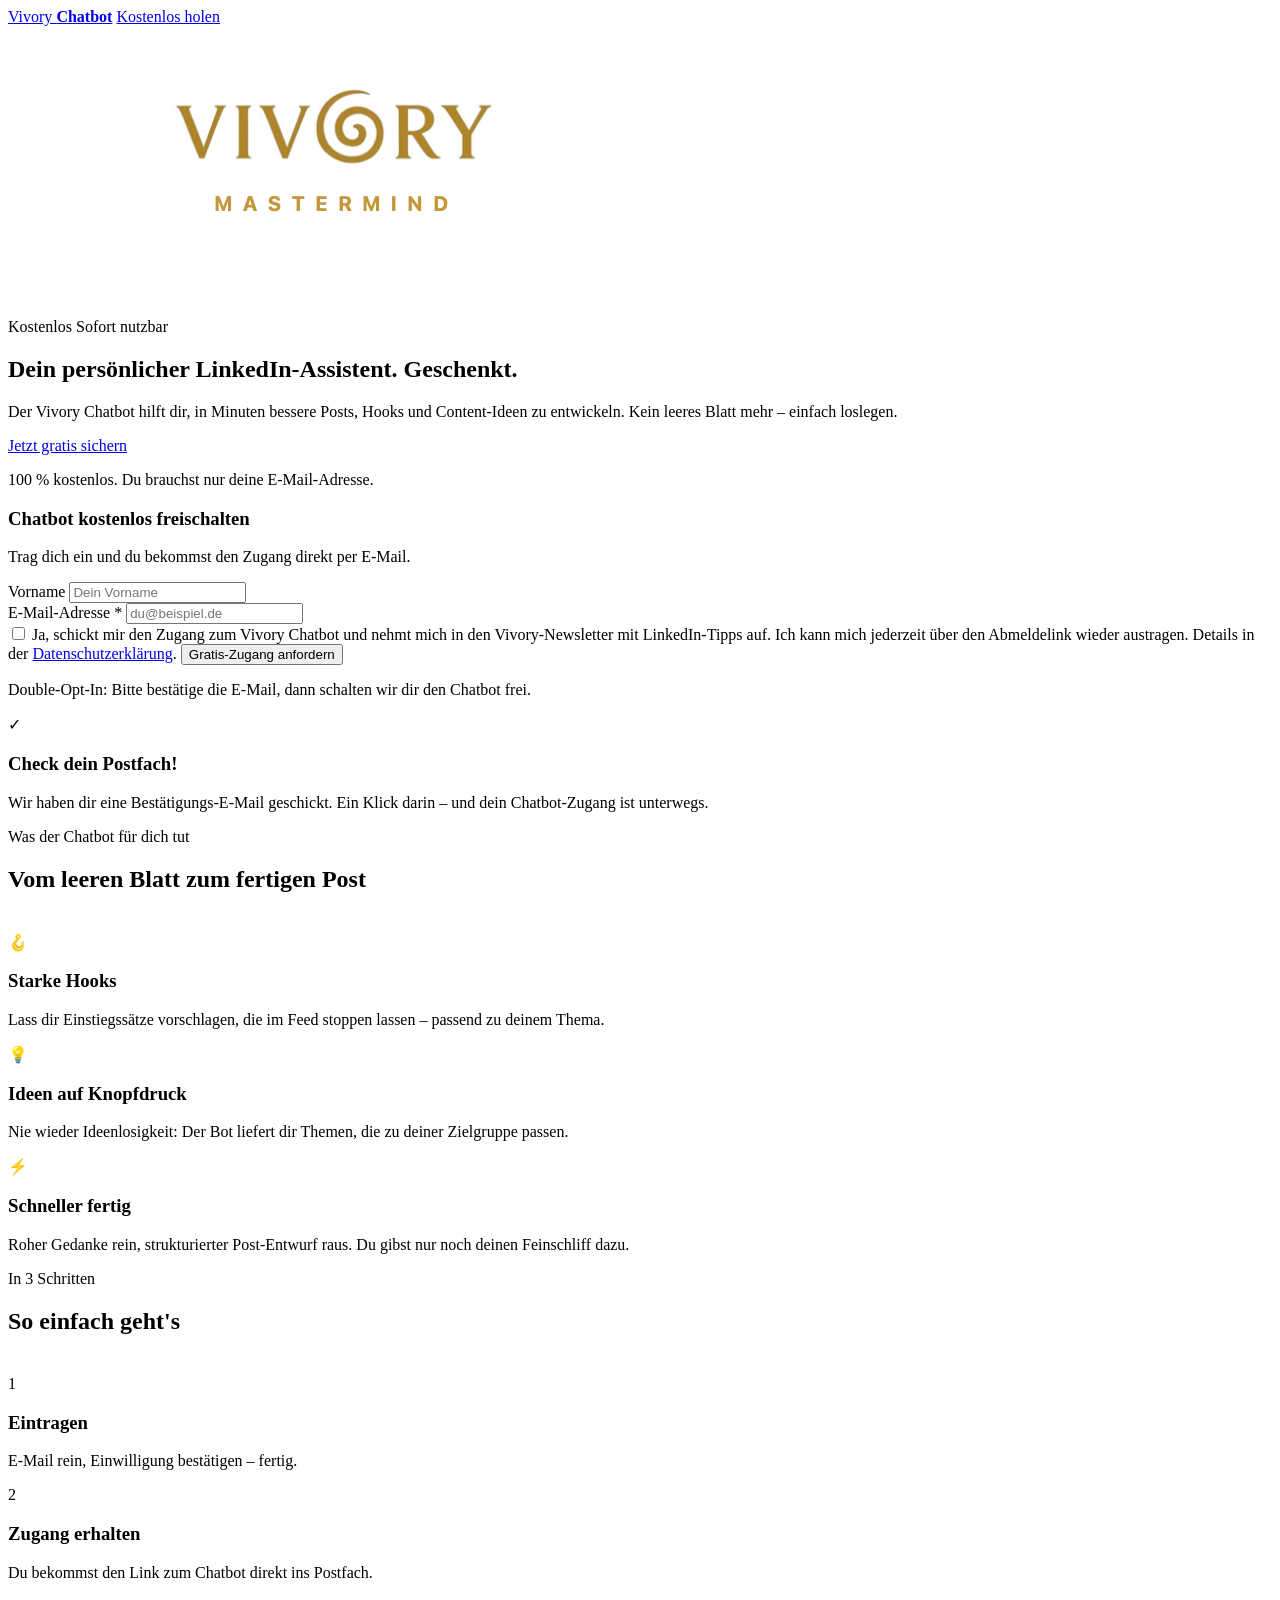
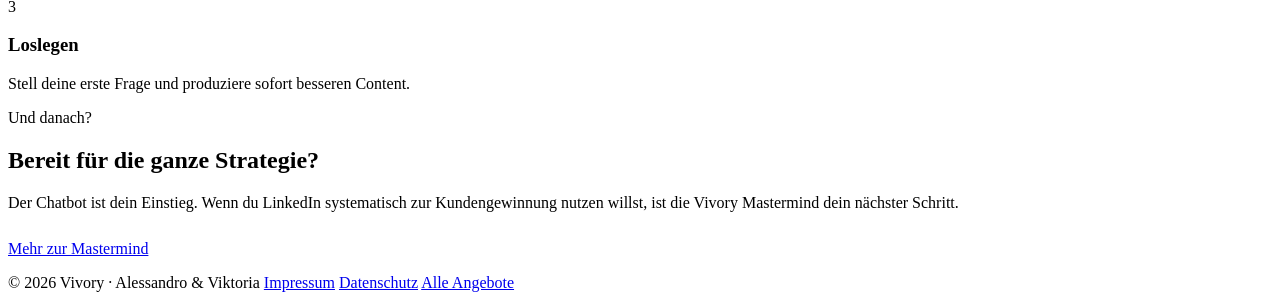
==== chatbot.html @ 00437391 "Add files via upload" ====
﻿<!DOCTYPE html>
<html lang="de">
<head>
  <meta charset="UTF-8" />
  <meta name="viewport" content="width=device-width, initial-scale=1" />
  <title>Vivory Chatbot – Dein kostenloser LinkedIn-Assistent</title>
  <meta name="description" content="Hol dir den Vivory Chatbot: Dein smarter Helfer für bessere LinkedIn-Posts, Hooks und Ideen. Kostenlos – als Dankeschön fürs Eintragen." />
  <link rel="preconnect" href="https://fonts.googleapis.com" />
  <link rel="preconnect" href="https://fonts.gstatic.com" crossorigin />
  <link href="https://fonts.googleapis.com/css2?family=Fraunces:opsz,wght@9..144,500;9..144,600&family=Inter:wght@400;500;600;700&display=swap" rel="stylesheet" />
  <link rel="stylesheet" href="vivory.css" />
</head>
<body>

  <header class="topbar">
    <div class="container">
      <a class="brand" href="index.html"><span class="dot"></span>Vivory <b>Chatbot</b></a>
      <a class="btn btn-primary" href="#holen">Kostenlos holen</a>
    </div>
  </header>

  <!-- HERO -->
  <section class="hero">
    <div class="container hero-grid">
      <div>
        <img src="vivory-studios-logo.png" alt="Vivory Studios" class="brand-logo brand-logo-sm" style="margin-bottom:22px" />
        <div class="badge-row">
          <span class="badge">Kostenlos</span>
          <span class="badge">Sofort nutzbar</span>
        </div>
        <h1>Dein persönlicher LinkedIn-Assistent. Geschenkt.</h1>
        <p class="lead">Der Vivory Chatbot hilft dir, in Minuten bessere Posts, Hooks und Content-Ideen zu entwickeln. Kein leeres Blatt mehr – einfach loslegen.</p>
        <div class="cta-row">
          <a class="btn btn-primary btn-lg" href="#holen">Jetzt gratis sichern</a>
        </div>
        <p class="hero-note">100&nbsp;% kostenlos. Du brauchst nur deine E-Mail-Adresse.</p>
      </div>

      <!-- LEAD FORM -->
      <div class="lead-card" id="holen">
        <h3>Chatbot kostenlos freischalten</h3>
        <p style="color:var(--muted);margin-top:0">Trag dich ein und du bekommst den Zugang direkt per E-Mail.</p>
        <form data-lead-form data-endpoint="REPLACE_WITH_YOUR_FORM_ENDPOINT">
          <input type="hidden" name="quelle" value="chatbot-leadmagnet" />
          <div class="form-row">
            <label class="form-label" for="c-name">Vorname</label>
            <input class="form-control" id="c-name" type="text" name="vorname" placeholder="Dein Vorname" autocomplete="given-name" />
          </div>
          <div class="form-row">
            <label class="form-label" for="c-email">E-Mail-Adresse *</label>
            <input class="form-control" id="c-email" type="email" name="email" placeholder="du@beispiel.de" autocomplete="email" required />
          </div>
          <label class="consent">
            <input type="checkbox" name="newsletter_consent" required />
            <span>Ja, schickt mir den Zugang zum Vivory Chatbot und nehmt mich in den Vivory-Newsletter mit LinkedIn-Tipps auf. Ich kann mich jederzeit über den Abmeldelink wieder austragen. Details in der <a href="datenschutz.html" target="_blank" rel="noopener">Datenschutzerklärung</a>.</span>
          </label>
          <button class="btn btn-primary btn-block btn-lg" type="submit">Gratis-Zugang anfordern</button>
          <p class="form-status" role="status" aria-live="polite"></p>
          <p class="form-hint">Double-Opt-In: Bitte bestätige die E-Mail, dann schalten wir dir den Chatbot frei.</p>
        </form>
        <div class="form-success">
          <div class="check">✓</div>
          <h3>Check dein Postfach!</h3>
          <p style="color:var(--muted)">Wir haben dir eine Bestätigungs-E-Mail geschickt. Ein Klick darin – und dein Chatbot-Zugang ist unterwegs.</p>
        </div>
      </div>
    </div>
  </section>

  <!-- WAS KANN ER -->
  <section>
    <div class="container">
      <div class="center" style="margin-bottom:40px">
        <span class="eyebrow">Was der Chatbot für dich tut</span>
        <h2>Vom leeren Blatt zum fertigen Post</h2>
      </div>
      <div class="grid grid-3">
        <div class="card">
          <div class="ico">🪝</div>
          <h3>Starke Hooks</h3>
          <p>Lass dir Einstiegssätze vorschlagen, die im Feed stoppen lassen – passend zu deinem Thema.</p>
        </div>
        <div class="card">
          <div class="ico">💡</div>
          <h3>Ideen auf Knopfdruck</h3>
          <p>Nie wieder Ideenlosigkeit: Der Bot liefert dir Themen, die zu deiner Zielgruppe passen.</p>
        </div>
        <div class="card">
          <div class="ico">⚡</div>
          <h3>Schneller fertig</h3>
          <p>Roher Gedanke rein, strukturierter Post-Entwurf raus. Du gibst nur noch deinen Feinschliff dazu.</p>
        </div>
      </div>
    </div>
  </section>

  <!-- SO FUNKTIONIERTS -->
  <section class="cta-band">
    <div class="container">
      <div class="center" style="margin-bottom:40px">
        <span class="eyebrow">In 3 Schritten</span>
        <h2>So einfach geht's</h2>
      </div>
      <div class="grid grid-3">
        <div class="card">
          <div class="ico">1</div>
          <h3>Eintragen</h3>
          <p>E-Mail rein, Einwilligung bestätigen – fertig.</p>
        </div>
        <div class="card">
          <div class="ico">2</div>
          <h3>Zugang erhalten</h3>
          <p>Du bekommst den Link zum Chatbot direkt ins Postfach.</p>
        </div>
        <div class="card">
          <div class="ico">3</div>
          <h3>Loslegen</h3>
          <p>Stell deine erste Frage und produziere sofort besseren Content.</p>
        </div>
      </div>
    </div>
  </section>

  <!-- BRÜCKE ZUR MASTERMIND -->
  <section class="center">
    <div class="container">
      <span class="eyebrow">Und danach?</span>
      <h2>Bereit für die ganze Strategie?</h2>
      <p class="lead">Der Chatbot ist dein Einstieg. Wenn du LinkedIn systematisch zur Kundengewinnung nutzen willst, ist die Vivory Mastermind dein nächster Schritt.</p>
      <p style="margin-top:28px"><a class="btn btn-lg" href="mastermind.html">Mehr zur Mastermind</a></p>
    </div>
  </section>

  <footer>
    <div class="container">
      <span>© <span data-year>2026</span> Vivory · Alessandro &amp; Viktoria</span>
      <span>
        <a href="impressum.html">Impressum</a>
        <a href="datenschutz.html">Datenschutz</a>
        <a href="index.html">Alle Angebote</a>
      </span>
    </div>
  </footer>

  <script src="vivory.js"></script>
</body>
</html>
---- vivory.css ----
���� JFIF   H H  �� �Exif  MM *                  J       R(       �i       Z       H      H    �     0221�       ��     ��       Ԡ     0100�      X�      +�            2025:08:22 18:40:13 ASCII   Screenshot�� `Photoshop 3.0 8BIM     'Z %G   < 1840137 20250822 8BIM%     2�)x���=n[gӑ�Pv��(ICC_PROFILE   appl   mntrRGB XYZ �        acspAPPL    APPL                  ��     �-appl����8�G�m��Oz�/                               
desc   �   0cprt  ,   Pwtpt  |   rXYZ  �   gXYZ  �   bXYZ  �   rTRC  �    chad  �   ,bTRC  �    gTRC  �    mluc          enUS       D i s p l a y   P 3mluc          enUS   4    C o p y r i g h t   A p p l e   I n c . ,   2 0 2 2XYZ       ��     �,XYZ       ��  =�����XYZ       J�  �7  
�XYZ       (8    ȹpara        ff  �  Y  �  
[sf32     B  ����&  �  ����������  �  �n�� +X" ��           	
�� �   } !1AQa"q2���#B��R��$3br�	
%&'()*456789:CDEFGHIJSTUVWXYZcdefghijstuvwxyz���������������������������������������������������������������������������        	
�� �  w !1AQaq"2�B����	#3R�br�
$4�%�&'()*56789:CDEFGHIJSTUVWXYZcdefghijstuvwxyz�������������������������������������������������������������������������� C 					�� C��  &��   ? ��(�� (�� (�� ;�E QE ��Q@Q@Q@�P 9����
(��
(��
(��
(��
N��Z( ��( ��( ��( ��( ��( ��( ��( ��( ��( ��( ��( ��( ��( ��( ��( ��( ��( ��( ��( ��( ��( ��( ��(����(�� (�� (�� (�� {QE QE QE QE QE QE QE QE QE QE QE QE QE&�@EPEPI�JZ( ��( ��B3@EPEPEPEPEPEPEPEPEPEPEPEPEPEPEPEP����(���� QE QE QE QE'4 �RsK@Q@Q@Q@Q@Q@Q@d�PEPEPEPEPEPEPEPE(��(��(��(��(��(��(��(��(��(��(��(��(��(��(��(��(��楢�?����(�� (�� (�� (�� (�� (�� (�� (�� (�� (�� (�� (�� 0J(��
(��
(��
(��
(��
(��
(��
(��
(��
(��
(��
(��
(��
(��
(��
(��
(��
(��
(��
(��
(��
(��
(��
(��
(��
(��?����(�� (�� (�� (�� (�� (�� B��� (��- QE QE QE QE QE QE QE QE QE QE QE QE QE QE QE QE QE QE QE QE QE QGҀ
(=(��(��(��(��(��(� QE QE����(�� (�� (�� (�� (�� (�� (�� (�� (�� (�� (�� (�� (�� (�� (�� (�� (�� (��]zf��8�������ƾ��s�j�u�����h�{��J��?�o���5�8��"�S�cPR�������ו�gX<����v]_���`kbejQ��~�j� �t;F��n"��ZI�"�=�|��o���L�$�g�x��i��h�	�`GlF��c�o~�ߵ_�Λ�]��2�$!��[�$� �I��R?���/�G㿊����e�KV �#�&�{B�u����+exF����_3�y6��.��d~�_�Z?d�m�Ω:� yle���� �U�d=Z�[]j�v9�+�)Q��"���_�G���T x�Z��w�͵�L� �G�^�g� ���-#�&�}p�%��� �p+Ӣ��Z�RK��,�V��;���~~�_�.����#�սR	���+����=~_j��I�٥n��˭oú�l+�;�$��BF��z������W�ox�Œx��-�����Cv�3�ee%d��=s_A���o�M'�.��<�𢵥&�����A8��R 4���EPEPEPEPEPGz(��(��(��(��(��(��(��(��(��(�����(�� (�� (�� (�� M�Q������a��zf�>,� �S�0|����ψ�a�ԭ0�[Pb�F��$l"�#c�>�����������ٿ���a*�$�I]����+FE~���Ĥ� �?�� ������4��~+��77^ ��Dz���H�S�Y�ͺ����
)`2w0���Ł�l�UP�T�k?�7�ex�u*����4RE-{Ǟ��w��j��wu��	�7���� Y�k;{�L0�(� V*�);+�+�����,�� �u� a�� �����<c�?TҦ0\[�u!*�9��#�E}����o�[㯲[x;N��Λ(]SQ/r���
 ��0��8��a��_�ZRnw����=
�V"�?k4�{����3F���y��?i�c�u��_���'��&K�9g0�m�If�m�>N	9��U8:��k��"��Q�^G����v� ���U����B����� �u6�� ���jV�.���6���T���Vye��TP�X�+�W�.J
��nVz�"�%w=Q�n��yG��O▭�[MK�&�i�k�i�,�3����߽��z����3�7�� �-�=j$mmw1��F��i��3�:��F�p��v����<�_{��2�dW�O��_��� x��垛�钘�-结z7Q� ,�C�G��[�'�a�l~���O�"�^��T��:�5��g��$����#8���oس����i;�玼+e�xVX�Wq\3�q4n퍔,a��9f�B�}M(֧~W�Տ6�)S���B�@��L��i7/�q�>ԼY�xR� Q�.����=����� �L���~&���	��	���'�X�6w���[�9c8e?���ߨ�/2�p���*{h��u�pU��*��G�  ����?������U������7�vR�wڳ�D}��F�!�?# �H�Ӡwq]8,u,]%Z��^�5��W�:3p��Xc��o�<�?�>����
�[�����̳��v(׫;��<W�������ƭ*[��F�M,�
���bO@ ɯ�����u�ڛ⼺�R<~����m9��n�Iz� ��_\��M�����Ԗ�_��GnW�KW����~�� ����ړ�O�x�f��m�-a�F� ��W�?i%�V<�}O������ߴ4� �$�����m��sa�Dy��_��]� �s~��~���-������ϲv��g�>��~� ����MV��v�ij�Q(DDUU � t��������O5nW�'��˲=��4�?T�im����/�_~���x[តo��(������9�;V&�EUW�\�^y��_�i�|B�-t{E�%ԫ?L�?J�A*Taeh�|�>Sޜ��z6V��~[x��
��-�v���Ե݇KKb#?F��#�W�� �b� �(MKA�퐜�p�
����ωr�˒X����Y^-�eM��z���1ھ.�]�}~�?��K�� ����m�������s�Wض�0�F%�ãr
��+����׏5�/'s���v�l�˔QEt�Tr��FV�� i?�������!���º��^}:�fhn`V��!� :��O��}� ���й�� 拏��� 
�l_�j��ZMIn�Y���qU`�SI���;#����,?��w�#Z9�c��Ue� ��~� �|?�������Y� ��]��/��������G���
2+����O⭽���?N����=.^7�yH?�~�|� ���Ͽu_�/�u��	���I\�X����^���\��*˛���1��⨮i�O-Oь���V7Y2�j�l�\W�i.���r���w��G~�?�M�ߌ�?hڿ���^#Lg�V�i@>\��W�H��G����� �� }K��x�+�`��8�(��/_N秆�q��I&�Q�'�_Z7)��I� ������i��Ѯoo���iwI,�{� W�_�+��7^����ock��P���[�X�
�$.7v�q�u�Y�1���nۻ4�qx
�k{[+���E�E{'��8&� �u瞖�ր %t-�3����� 2���	�E�~���:%��`U���ȏ�(����C�8 י�f�l�
�%���l�����$�Ij@;�8��;�;�
�n�ў)|,�^�t� �72�,v�����3�FX�����ӡ�y?�~Dk�>|�;h�����܀qO-�hc��p����W����a*a��R����QE��EPEP@�� (�� ����(�� (�� (�� (�� iU=k��
��9��o�l�4+`��������=n"�8Q�(�����g�����Iex�XeVGF�0A�q\Y��3SQi%c|5yQ�����e�)���W�e� }��m�O������·�4#���3H�� ��S��I��>]| ���/�ҩ�w}���\e�9�N����?i]���-'Ss�j\�DD*9��]�}k����*�U:�+�K�� �>�3���.hv�G��(�ѹe9�Y����z�{4��\\0H���@$�aW���(��3�w�\�̈́�V��(ѬH8a%�!��vϵr�qQ�Нy�٭
N�H�[�c����>*7Ɵ�>+��g�W�d{U���@ �1�~&��/أ�y��9�s�w����jd{u��]�=�W�� �� >6~�Z�s �G��5{�FWe�����㺫W���|`�VU�Z�ޛi}���\C]ES�Ch�B]�PL�{U���X
�!�|��Q�s�,�3��ƾҗe����C��`����	�gm�~�~���:��Ԡ�;I�O���k�?iA� !���z���={'����lx������_�����G��� ۏ�q� g�� s�?���K �NN������c�'�
��=A�x?O��|;n��a��g3b)�ʐ���_ڿ��=��W���3�z'Ŀk�E�c�Y�g8#�eR��9⿋�#^�g�]_�׊Wn����cq�74G��.�u�5�ǈ�O���Mi=�� 5�o�x�zN���������� ���ɺ/��!o|&�ܠ�#;�o�L�>��њ�`����/��;��+���j�?*����?�5�#���=�n��K�ӓ~�}���9�a]T�G�����N}1�u�{Kw��aQ�wf8
��$�
�-�7��������ð����ćO�2#���@�u	����� �??�P~˺�:t�-S���lʜ2��|����q_��Kς?�?ik_��I�L#Q�#�7/��ONi=�
�׌����.SO�旗��}>H��
��tV_ש��Ϳ����|=�NU/�ڠ��G�ۧ�����rOҽߦMB�3����(ҧpVIY59���[����
��@���X��')�x����N4�޾��|'�����
�E��⦅��-ַt���dA妔�Gf�8��� o��2�W��<[������ƍh!b��>?ޘ�������gſ/��!�b�9Wp&�a�S�b�ŷ���� �o�w�Ϸ�lY����oo����m������>�}���4�d���vTI��rX�$���}8�RW�_��ߴŧ���N�Ŗ�e�5lt�!��RC���J������a(:��_�>.�'V��ul����� ���?����/�b�j�2dVs��O2�?4�r��z�9�~#���ǈ�ſu[�gPrH����4��=�
�5MSQ�u�w\�����W������C����<�t��ػ�	��|b��~*|m�]7�wJ&�Ӣ%.��i��FÑ�����x�ve�x�GuMt�v}�,>,��S��տ#�{Oӵ-j�4�"�k��8X�C#�����k�����CYHz�6R�� A��;��o����Ѿ�6z<* �#c�9˱�$רyk��־��>O�W|�KO��jqD��wM[���-H���B���T�=Cw��gۋ����}������!n��H�FW�)^#��}��r���2���ɧ�H����[�A�~�*��H���s��� �{x��h��Jw�|�7LW�*�7O<�������c�[3ɟ��5��vѯU��l����"o��&@��?�O���������Lwv�K�>bŬ�t`:��S���H�j�&��`�����v~���P�`6'ʹ���@����s_�������?��3⟃�-����Ǚo<|I����1�޾�8�9�'N��c���򧄟45��<�p�#<Z+��j� ��hz|�|#��*�_0F��Om)q��S�W�3���_���IA��<<��<I�op+���/J��(�6~qG�8� �>l��� �����xZ����yZ�U���_\��W���ï j��g�hz|�H
�Im)�
��?�K� ��T��տ���C�~ÓR������#����t��Գ�O�?!l?�&W���f���  l#мKj�0��崽�c��9���s���� b��1�eb��0��pAC+����d�l⿒o�(����ߵ� �t�+}D��5�����@�� ��<@ȨQ�~<�����f}��9KQ�Z��(� �]~�׌����'޽֣iM��Nۤ��,o����;��Y3�W��P����ٓ�W~����;)%��`��yD2�$a_���+�86���8�w���t<�� ��YI\���#�z=ށ���ye{�<�d�9X#��Jm��wP���0I����z�{�w��@��3wx��H>��y��|��a~͚?�9�n��3��T���J�q����N9��(�	����!�g�j+���/����N`������R�t}F�XѦk[�9����~�R���Ǻ������ҿi���g�}��H>˪[�Xobx� u�t�V����ÚI��5���O%�����3�=�p{���?�	��P/���"�$���Jc�Ԇ~Xe�!��`��s�ß���39yv9���	�;�}�}^w�X�Ҟ�:�4Yy�N�h�X�2�� �zsV�������!�h ��o\-���[Ius+�� X�ӏz�;�,|B���_�����[�q����-4�!�8I����W�>��~�� �[i��x?f\
�^���zc�8�ǠQ��� ������+~�>7��J�m�G �+5��)��{��ψjO8̩�4���7�v���lV,eE�KH��S�T��|;�6��>iJ�^"	�+�>k��drz���
�X(Ȁ����P�q�MZ)Y#�NS����(��Ԁ��( ��( ��( ��(����(�� (�� (�� (�� )���������7������~>�P��l������?�˕� ���,k$e�0�#޿���
���_<C�X�֬��V#�\�f'��X}+�����KC�n�r#���[\��hX������<C�l1�ZMk�%�  ���{J��?��p�� �|~�^�m��f�g�n���Y�����
�٫�qҿ���#� �_�F�)��I��x��٩<}��b@=���g_т�$W�1��v]J�����Z~;�1�a}�&p��by�3�W�� ����*�ա� ӥͷ����ʃ����}���� x�K��O�H!�Ӡ��y�,q)f?��l�O������{��W����:�c�|(�C �ׅǸ�G	?����� ������*���?x��ǃ~�|W���}�+�6&n���1��;oq�W�:.9�_�>Ѽ�-7�~�Aa���go�,P�E����}fU��	K������x�^����*7�����^�9�������� ��&�� �^�� ��m� ������^=�J���d�?�������?�׀=�o�z�w���^��}� ۏ�1�.���>�:�ȧ��C?8dr�W�� {�,�����i���k���2�>�f>R}�=����Xdb�6�����߳G��-c�T��jzw����
?뢆��5|� ��U��$��W�c�+�}_	���3�'�u�[�z՟�t	L�l�][8�@��� �@f��������
t�:��,���?q�~t>��S�+���đ,�р"����#�Ə�o���N�.f�&�ӰRy6�d�{$�?��W��fN�2x9�=�W��QĘ^z*�w���� r3Lg#"�O 
�"x�E�q�_Ǟ"�Gc�ZMy;�B�����<�)l��J���u��� ?�6��a�O�5����0+�����ۍ~��.>7��َ��z�>V��	N�6�8l���c_���
x�����,t�h3���X��S#��1��H����c:]���g��ư�o�j0��0�@8���R���8��{_�>���>�7���`���T�[������dA�G����W��r�8W���6W }|���&�ϛ����^oj�^"�$˨�-Ӓy-;���_�G����迱��������W�u?hx��;��wNlm�o-?A_�7��	� b�8>W��o���pk�}�Ҵ�+�Z>ۈ���-��#�$�4� �W���>(��4χ196�ң��x�M�c�Q�����&��Re�~�^5�i������� ֕<��?jI?��v
X��D�?��~Z�z���7��V�����j	٭l�vC�����-�ᴁ-��GjUF���
�j����G�Qj��TI'��D ���[���_�����No�_�����ue,W#�-9��������?�:Ŷ�fIU{�۽��uc�|��O�(����i4?����+mCr�
1'���)��O�Q����H�Tծt��n��ú�f��x'� ���;�A���������I%T�\G�7V�HY>���k^%��,��
	��}����lTy%Q��?�[;�]F�;�)Rh�P�"0ee=# ��U5�K��q��P%ե�m��$���)� ��o���������<ev�:e�2O������n� O�:e�v*@�_�@���ɳZY�b)��v}Q�cp���t�?�G��� �GǭK�ݐc�\���]�&�b@L�18(}�=����#��{�|Z־	�������F��[�L	1��DrG�3��?�^���{��FΛ�I�I �o#.�<#S_���?��<�R�=��.�im!�<���;��?�~Q^��G��iI}��]N\��>�?��h�#"���b�n>��� ��ɷ�'��K�'����l)��� �c�f���Ko�=7�|��_�x���V� ݉��9���g�O� ��~?��� �}�~�k�k�	}�-M��<-k{o�q���J��7ӑ�H=}��|]�c�V����:�%���1�� �W��5X,��r_z�#�ѓ�Բ�O�=S����
��'�'���WDu��N6�P�NU��0�}�f_����w� L����_x�q��KU�W���b��	�?�Ӱ<�ে|9�O���w�V���{&T�,�9���Ic�z�����X�C/�>w{�k菣�0�剭�i��'�,�{��N�����.���Z��!-�L��UO�
�����6� ����h���#q��*K�v4;N崷��9��s�~�(�⾳�rY��Z�����Fw��'x|+D:��wT�����~� �W� eyh��� �m�5���q������y������ǈ:�����0k���4m3�UƋ�@�6�q�3C �:8�)��_���5����K�";�7���k��5�<�O��?)�=���?�� eQf4��/'��ϳ��ǚ?V��������%��@����?�<E�H�ݾ{�<����[��_n~�_�=�;� վ)���>��X3�����%� y�Ϡ��_�7����%��~,�� <1��M��sj�K� y~� {W��Q���N��|w�x_��/7��c���{sfm���a������ris�ׅ����u0�dm�R��ܵ~]��~�������F��yd���5��uo�2�{Ȋ1ێ¿��sG��3��u����K{xPaR(�UQ��� �u~˿��b��K���u�z��տ�N[��k�9����g���Z� Ʃ���C���ʽ^H|�
���E���QE QE QE QE QE ����(�� (�� (�� (�� (� ��R�R(=k�r� ���O����1ҡ���A��*>U�����'ՍQ�	�+��
{�E�,����"���5_���o��hP�A���Ǫ���/����ԌW�y|���O�����������S�?�}�n�O�t�o/VX���d>ƿ�Ox�K�w��<U��&�ԭ㺂E��L��� ����^sڿ��$��S�����js��]ɳ��l�̐���W�xq��W����Z�U��{�M��k������ ��|d??f�<�˳P����Ue�}6(O�~~�!>|b�>3�p��¶��О���|�{� ��i^c� T��>!~�xF�m�w��ǃ�����s��C�W�������e�h��>V��Fum@c�5�!��=�� �j�^gĒ��:
�?������(����� ��lD0-5:S���B��g%G'j���([�K�������={��#����|^����������~ � �ɩ� �Cׯ� �;pm� � ������_���G��� ���� �^� ���*t���>��O�«�(d �ǥX�H2�����k�?�i_x6�3�y?����췤�����袨���G�!�O)��[�������>��$� ��������Ý㖓��;?دX~�x@V>�0_��=�C �`T�5���Q�:���2��Տ�2�����?�$V������ ���i�%�| Ӧ�{��Ϊyd<��yi�	��`����s��4�R�um1�����Za7��d� �W��� ��y������@&��Dt�4�ӑ$��Y6� �K�+�P~���Y:�E�ՒQ���/��[�������������_~�z�9c� ]4��$�q�m���H��TR5�� ���?��7� ].��������� �R3�{�{�\�8
X~�k��gc�x�D�����g�v�}c5��٣h��Z�W�uc�n:��?����])Yt۩��d?�D� �GOǭ|�~�؛ú̒"�"�D��<�0~�/� �a/¿���ZrDc��e]j��K�d��a 5�_�L��v�i4-ra���K���R�1kf?W-ۯ��~��g:Ut\�/�����a���N;�?�?� �s_����}߇>:h�!��?��i#����c�>��=��W����_0~�����O|�>N���]�$���;	� e�(� �_�q.V����[�T|�Y���"5�?C�e���4M�>|v��ł�t��;�ӓ%��ԀC�R������D�n�g�o]Gya}Oo<L$��AW�-�?���ϊ/|�4�[N��<�Gu?ħ������i���5�̑��3���3�m2�-��Ô�p8��xO��U)౩�7��>�8����z[}�����
�z��Zχ�> �C��ڥ����uXg�?V�ȫ� � �����Bk�6��Pd��k��+�@���k��7�O|W�� �/޾���/�Y[� ����QG
��{<]��NXL,���}4Ks�&����*Օ�=��������w�H�j��^ȐJ_>�A����LW��� ����-c�W� ���!1��lRi�Iu� ]q.ү�DX=�7�A�{�����9�+s�צ����5�Sh��o��S� ����j����.<Ce��fo�
�|��M�|l�U��/�t�\u�ڢ��� �,��+[�W��,d-���� ~��� ܃)�+����d�:��<	�ƥ��P:���b�0'�~5�O5��Jt��ӂ�n� 3�ʗ��%9u�g���x�]A�5b�i>��� ��� ɶ�?�2[�����ϥH��X�٫DoO������ϥ~�'��?����{ß�6}��c���~7|8�����-� ���a/zam�J�>Pt���z���:�|��C�<�[}OI�{{�gb�Q�r�0�GPs_����b_
�o��t��o�C�G�h�ў�ݬh�ՠ�~k�� ���_R��zx�O(����s�5}ծ�r��d���Y.[������I��o��E���q���b��ѶKm��}�}��]�?g��4HO�-��;����,�#�2��s����K*� �>�������� �W�$�oٯ��[�-#6�$�-5�?4Y=Zx�#Ұ�� 1���KZ�_�ߵ� "��RT�XI�n�S��! T��&���W�ąQ@e�x����6i_���;��Y�U������rP��$\�p{W�5�x�n�ޣ� ^�����zu�N�Ux��5�RT�f��	��V�G�P�}k�;�	��E���CŪx�$�_�!]VKf�_l ��U�s�TW�]�Ō ��/����#(�ŏg��E���j�~�\=:��sWW��~��T�pS�^�_���PTv��AK_�G�EPEPEPEPEPE��?��������(�� (�� (�� (�� (�� +7U��Ԭ&���:4r#ra��⴩��&����,� h��W_>7x��M�".�㴛��7��`���O������~7O�kR�}[L���\��x�c��W�� �Xςr��;�Ah�dDF�����!-n���ty� iE~|�s�W��mF�K�JTz>h�?���9��Q�Ugꏩ?f� k_�/�W�i>#Spu�R]gXc������3� x
��mcX�� 8 v�~�>����O�z�8k�F��9�!�a��j�+�->�~���	Q�}b��U�?N���>S=�)�=�~+��+��*9;T��P��.� i��9/���MO� J��	�� '��� O��G=x��&�_�?�'O�I5O�(�c� �w��׀�sy� �s��	� ������~��� �|����2}�u1W4���?7
k��N��<���ý���}oᯈ5��g-�睾b�{�a����ľ�|�MG��#�Ǩh�SXܡİ1F?BFG���a���1� c�&� �=��U�!٧x��0�E	 8���o|5~s�&W�����k��� &}/�+:-�/�y���m�8�s�N�v�[�MGLS��퀉{�$S􎳿��_.>0~Ԛf��Fnl<*��^����� ���12�|
q�z���� ��-'�����#j�m����T��(�Kq�a�O�|�
*ٞ+���:��u���oɅ�V�>*�_���J���u%~�|R��Z(�S�
��9^�M�Qi�{�}_���t�r�����rb`$�7�6([-��a�WC�R9�GPk������������2<}������ `�s�n�}�c�m��x2��{�c�Lv9 �S' �����~Y�|9Rs��«��%��?�>� ̣�Z�N��~��>�l�7���4^���4H�.Q�>�
�-�z��@:7=~�u����^+�'�|Ie��˧j�|�k{�[�?�=�ED?������[O	|t�?���]6E��{""{���C]�)�4�4��J����� ���Yғ�E^/�>���� d?�_�Ζ�x��n� ž�n|����� �r+��W��6�}$�5�nГ�.�m0�?�Fw�����YȳE*�GBYO �2�U��}.g�Y~`�������as<NZ�������	��a]ߋ���K��kݦϮq_b|� �?�3j0�ߴ��FC6���ZL�z�m~�m_J�r%yxN��MT�rk��뭟��G���9�	xK���헅�'i��a�oo
�H�x �����+�|	��D����t�ZiX�m�Gvc��7�ߍ�>�fO|O��ҭvo9�V�k�s���/�m��$���K��$�o�4��Z1��ģ�4�� }���v�Წ;W^�����>]�U������ ���>,x���Mo⿉A��W�2$$�A��D=� \���� � t�#r&���Ŷ9�6��:���2b�Uj����7�ߴ_���~�����urFc��3���Y����S���?��|8�|>F��ۥ�+���z������6UW��k�Z&���� ���.h,%/��� �zB�▊+�#���,`S�4h���;_�=7G1_��2X�th����;\�3��n�ݾ��_���5� �W�}�� �|��V�-�?bO
z}�U� ������H/-���C�"�ua�ea��������M�T8��A��\W�U~�����:��$|v?�����&����7���i�=�)�'{�1񕷓;��'���=S�ƾ@�/�<K���:g��m�M�.m���ꭎ��*�К��� i?�~��~��N����� e��S��_��ꤎ����M�i�?�~:�>�A��&�����H��I�� ��\a��-ŬnZ��վ̻���.>8�.�_�/������?�'�]◆X���r��	ı7�6G���^� W�� ���W�q����ɏ�&�R�%-.�ώp��I��k���x�#Ya`��2�r=>���gp��}i%�� �\��>��нE5zf�_By�sڹ�g��C��f� �t����X��ƣ$�[Y�'�j*��w?�[�������=� e����a� P�O����c��BG ���
��� �2H��c�ђ76�j@�f������/W�3�l���~��G�D���E����~pQE QE QE QE QE QE ����(�� (�� (�� (�� (�� (#<QE x��� ��O�� ��"�Y����6RB����ǺH�
�K%���i�Y��_��<lc�`�3�� ��3�Nk�9a���B��|���|�p�VN.=�����Z�E(�]3�?g��_�xg�e��,c�f����y��#3~5�k�i�1R��:4�J�i�d��G�9�I��(�	� w����u�� ��^��� ��o&���=��2��C��1����Lf�܌�TM
��gV2�b��^�A��j��65������>�{�mg�ԗ����w�V��̎z������#�W�R����|U�|��w��%�����Y��:3.{g5�|���J<��+�!��VX�ח2w�����ˈ�J���Z�v<��Ĕ���o.��hm;2=���q!���3ЃȯSȦ��O��`��Rwg�ɦ(���|/� �s���j�t]���z9]WLUv��;�_y#.�����h��\��41gB��%fiF���5#�w?��~���<g��6��z���u��S۲GR0#1�mL������Ҽ-��hq,��x���G	JG� �� w?�J�`W���7C*��)99u~G~c��Ÿ�[��Җ�+��0(�� `^j���g��Kc��Q�pY[�<EhR�I��`~~��J�M�ߏ� fED�3$���3ԛg</�so�Њ�H���C�bx��}3Q�;d����(�|��d{��4QMx��������=$�4]UܒDhϪH>e>���g���I��>I���C���QJ�4�K�+�^~�_ Qm>��d�Ԃt���_|#�o�����[⎞��<!�j$����ط�7�+�>'� �|�I%��_��Y%����C�7���c_!���H� ڗK�A��躜K�]g�o�#c������✻�t[�zY�/��#)ľj�'�~G�R� �j.G��{󞛵3� ~k�� ��W?�'�6�c��?M��8#�D73�'���{_�%g�ys*��:T � �d�:��� �~7겫x���^�;��9._��f(?J�V��G��Z�%���&��]?�g����!x��o�$�_�MZ�Y�$3�H\���:*� z����-|_�����χz{&�-ƭp�l����hò!9�E~��"� �P~�^�-S���ŷhA����O�5�W�xoD�ޛ��Z�ek��P"*��  ������j{|ҥ���~���4�g���� �=~˟�����w�����>3=���5BP<��@�X��:*W� �@Lӫ�,>�
j�(�+d���RU$�7v��S�`�����w�_ŏ�K]�>�=�N�� � �.&�K�,d_�^`�#E-��X�p~f��ǂ��?��O�&��!n���J`���Lׁ���bk�|ϲ[v=�&{,=5Jվg��K�ğ��B�ϟ���X�j>��)P=�H��S~X8�n �����M�d�U_U�`%����9(��Ǔ���Tu9mqeM|�l�ľ���7��Ț_�4��l/��]&��'�z��w��$g���-k|f�*��W���3�Zt��Svh�5� ~�� ��=I��;P}�TMg���գ�}�5�3���� ���M&��?����%��g4V����C�y�U$E衘d�+�0�7?�5m�^@�+������1�}4jݏc��E?gZ�~z�4L�:5��`���1$�L�X��v���8#'�פU
0)k��|�����>:x� �� �|-�֭���%�����im���1��˜˷;H$��P�j#G�
��P�j2�	��h�0������*����:,b8���P b���Ҿ������ ��ƛ�3x^��.���Q���@��X2dcr:� �FG|��U�&0�A_�����q4�R����~!�Zn��?S��G���m�{XCqm�+2Ew�t���;���4ŉT�x�+����|��
(����(��(��(��(��(�����(�� (�� (�� (�� (##Q@Q@Q@Q@Q@J(��
(��
(��
)�I�h�Sw�:�
)7
M�@��zQ�P�I�ih ��"��
kzR��&�@˞��*L� ��4yf��8��SK�84 �)�֔04 �QE Sw�( ����( QE QE QE g�CKE QE QE QE QE QE QE QE QE ����(9�E QE Q�֓`R�EPEPEPE'4� ��h��
(��
(��
(��
(��!��b�o���s�7�1�d��m�6��#� ��!�e�6��pk�?ট|Y�_�h���3����_����ysyH���=�ds_��G���O���0|U���k�˫h�mg1y>D�J����' �z���9�G�MJ�����K�=<6
���5��oeev�����/�O�$�����~�*�6�*�x���h�ȯ�/��J�x+Ǻ'�� ebK8��	��9Yt�p�9Tou�9#�f�n��x�G�n�����j����Q]�*��*��l.㓁һr�f2��OG�ǪwOө�*�(ʍNd�5f�N#]��~xkY�����a���ٿ�=���������8�Q� �����_hd��?�U|a�g�	Y�o�� ��w▽������ٻ�(!9U\.�����ß�� �� ���e����\K�����h�����<���i���f��e�i�K�>m�߄�ak�F��Wz}��=a�I|ԯ����h��\��q�B���
��$� ;״����� ����_�%�3Ŗ:��$�U����[Y��YF	^pzW�9�k�r����OME�����aB-{6�Վ����[�þ���N��1����%�0��*�F�89�x�F'���t?��;?Ṽ{�`�-g8� ��U��zw��L�X�3�(�ޒ���1�E���Ӿ����_���Mİ�+\��g���+)�cK�i�#
��;��ɯEV��+����B� �Լ�?n�>��u�(�1���f��U�Sq���/����*0�+ߙ\�O�c�Y���-7Ǿ"Ӵ{���c���!v@q� ��3\d�7��u2�k�	َ �tC�����;b��</) � �:ǟk���������|I�G,��:�����yO;�*�+ᰔ#%M��+nu�)խ6��+����|?�[!�xr�������U��	I�H�_��� ����� �q��O����ĳ��3�#�@U\������ ��+���R����_඗�?N�[\˺������$A��8d�U`k�+��"��~δu�wMwO�ϊ��:j�9sA���>����7��d�޳s���m,�L�#���ǀ �\׃�$x��/���-f;R�3YΓن@b����5⿶����+=?��?�KW���U@���b?��� ���'5�,ʎGI������)�W��ҷ����B����k�/�4ɵ�~�+;u�$�,Q��fb �M\���������(�R��pTd�} ��/�Oğ�_�R��^/�����,�e>D0=����T��GsFs�,aǚ�ݣ����uܛv�U��~�\��� ����4�<w��wm܂G�=>�M��}9���?���|�Z�����eYP�eI��<����� ����<.�>�5+��=��h�/�p���q_��7�>3�.�hk;�
jj^ԇ�
���i,(�D�0ˏ�w�Vγ-l}�vn-���:��p��<�?f��?����5�1ĆG`I< �q� ��#��O��3(�N֭b��X�P�>�8>��*��?�c�����e�k�,��S5�_�w��S�;� ;Hc�\t&���3����-b������aeZ�h�۱��m��[����� �4ĺ��:E!�k���װ�;����ⵋj5�j���e������@���;�	��/����W�{ۭV��6����0�n����g,˜9bN��:VP� �_�b�]�A�������t$����͛�R�7BQp�+�p[�i�5
��E�V�2��}{�0�4��jK�����W�i�V�6�Is 2q���W�@QE QE QE QE QE QIK@Q@Q@Q@Q@Ph ��(����(�� (�� (�� (�� (�� (qE QE QE QE QE QE QE1�� ��k��i_�Z�¿�֫rRkk��/ms���;�#�~\~�?�P_��Y��>=�ݤ��.4�L�Ki'9��G���;����od�iڞ��ɬj̯����/�ο6��A�`��;���� �6|f��:�� ����}�N�e[ib������.z2��P�9�-�b�9�t�Z4�]����0u�Th�F��٫���?� ��|%���?i�n��q�ݵ�Z_[�%�|���(F�@zW����i� �mu�d����'�X�VH���� ��s��� � |M��l>���:��� h_X"$P��^$r� 0
[n1ձ_�� �w�|C�/٧���`eԴ�����#��L��*8{���|Z���S����eB���^�r�������濗���z���x�B�V��G��5�������R��|_�� +J�5���D����?���Y@$�� c�Q$�l��6z�ٞ!��� �/0n?˖�� ���*~��x'�?����P�~_�����Mz�̈Y���J'��T�G\/#�F����1��g��<y���í�3���0L��mϵ|o
��Q�T�֒��9]7g���o7�9ՍX&�(�5�~.����6��� ���?�����p���xg�W���K�� �mg]N���˵���|:I'�L�*�~lv8����5m��U*c1����Bse��ģ����h1� ���������E��;`O��E� ���s� ����F��(z�`ӿ࠿�����_�x�ȴF��$�0!@�'�\�B�m�:�Q���.���5'��rE�ޥ��(������T���+��v�)�d#�"�*� �/_�?����&�N�d�,_�)� ��࠺��H��
�����+���ܐ��y�x෇�i�%A `k���	��7k� ���qe�X�> ��ԯ�>F�T�FAd�F�q��qSF�1��qWzt�Ԥ���q��]*u���t��\���b'ģ���C� D�~o� �� �[����P�� �K��� ����d?�y� �sP� �-_��ER���� _�w��z��?��� �fXg� 	��b~���Wz�����
�JȸOj%����Y��_�"ޛ�7���2/�mt�2>a�N_Ģg�+���Z&��m�Ú�~m���ӡ��ʥ~ ��_>����L����I�Ŵ�zKD�7����݃Csxg��Y}w�����x<u_�F�o�{6^]��-|<~'f��S���p� ���i��s�����-y�~���ҙ ��\�}�~�����A�+Oh�bS{�V)W��r��+����h-w������-&��,^Km+z7W3�Kt�Fc�4Pl��倭��1��.�
rR�M"��m�"2�=E��I&�[zX��� �h�{?�W�϶d�k{g9�����
�l��/@����ừ��kT�u�_�"���W\�Ѹ�`<9�����;���/|-�_̋C�����<�A�=]���_~۟����)x�����3&���۩�n�n���d�z|�� �A�ѭ>+�,��QJ_u�h:�qnXo�������w��;��W)�>��df��[�7�Kg�8�g޾���?ଚ�Ǌm<�K�Pىg[V�mQ�h%c�}���Td�̤m�W?D~~���ğŮ�x��N��t������#�Yd#8�RT�&�
���>��_�>��~��w%��3]ZFv���!*p�X82t�<�k�q�YU(br�[�[ISmI4�u=�2�ܝ,U;?y+Z���j	Dއ �"�W/��6�G𶙤�6��ma�F�x�U��+��Ҡۊos��EU(�� (�� (�� (�� (�� (�� (�� (�� (�� (�� (�� ����(�� (�� (�� (�� (�� (�� 4QE QE QE QE QE �\�Ө�;ƞ��/\�Oƺ}���ݮ٭��F������?� �fO�O��_A�F�m�nXA?���G���Fpc2�&.�X��ꎊ8�Կ�&�ϟ���M_ٯ���m��;;�{V�o2��U�L!pxd��0��r;W��@�MEm����C���Ȋ��U�5I]�2`W��,��g��j� ���X^7�����eK�R#=��,�a��yk���Z��F�t�h)$�߸�՜pv��R��zV]��+s3�?�� �����WD�J�����mw}��0�A���P� �S�=�|o� l���Y�׼A,*��L��@��B�5��Ey�������F2�v��X�E(�ӛH����?�����υ:Dzls���<�$�K��p;W�Up:
���J�MY.���6�'v|}�A~�� i��x�⥭���������������z׃�� ����e���Q�:����@j�9��+d��u*ы��ҹ�O��y!Q��|���H��~\�Cᯅ�/ ���L���d,��5�`�*Z+��
t��J*+�X�u%7�7vq<�� �վx�]3[�����l�̥XS�H=G"���y���~�6����{k�h��b���2\ЩU���8'�Z�V��a�J�kJ+�l��U&������q�k��3��	�?�{����<:��d�.�I�c�QȤ:�潷���(U��Q^/�g(��ٟ��_�F� ��]I�-��E6|�>& zoh��� �W���d� �?�����.�����q{3���J�=aG�}'Ey�\�����F1�{q����6��h�כ|P�C���/�������Y��9�nv���z�̤��+ѝ8�.3WL�Ri�n~J��G�ٯR��ޑ��dI�<WK*������_N��� �����9��~	Ҟ�YU(5���0v�c�}�3_ff���_F���B*]�uT��'I�mz�D�0)�Q^��QE QE QE }(��>�d��PEPEPEPEPih��
L��@Q@����(�� (�� (�� (�� (�� (�� (�� (�� B21KE QE QE QE (��
(��EPEPEPEPEPEP@�b�( ��( ��( ��( ��( ��( ��( ��( ��( ��( ��( ��( ��( ��( ��(1KE QE QE����(�� (�� (�� (��sE s�(��(��(��(��(��(��(��(��(���- QE QE QE QE QE QE QF{Q@Pqހ
(��
(��
(��
(��
(��
(��
(��
(��
(��
(��
(��
(��
)�- QE QE QE ����(�� (�� (�� (�� (�� QE QE QE QE QE QE QE (��
(��
(��
(��
(��
(��
(���֊(��(��(��(��(��(��(��(��(��(��(��(��(��(��(��(��(��(��(���
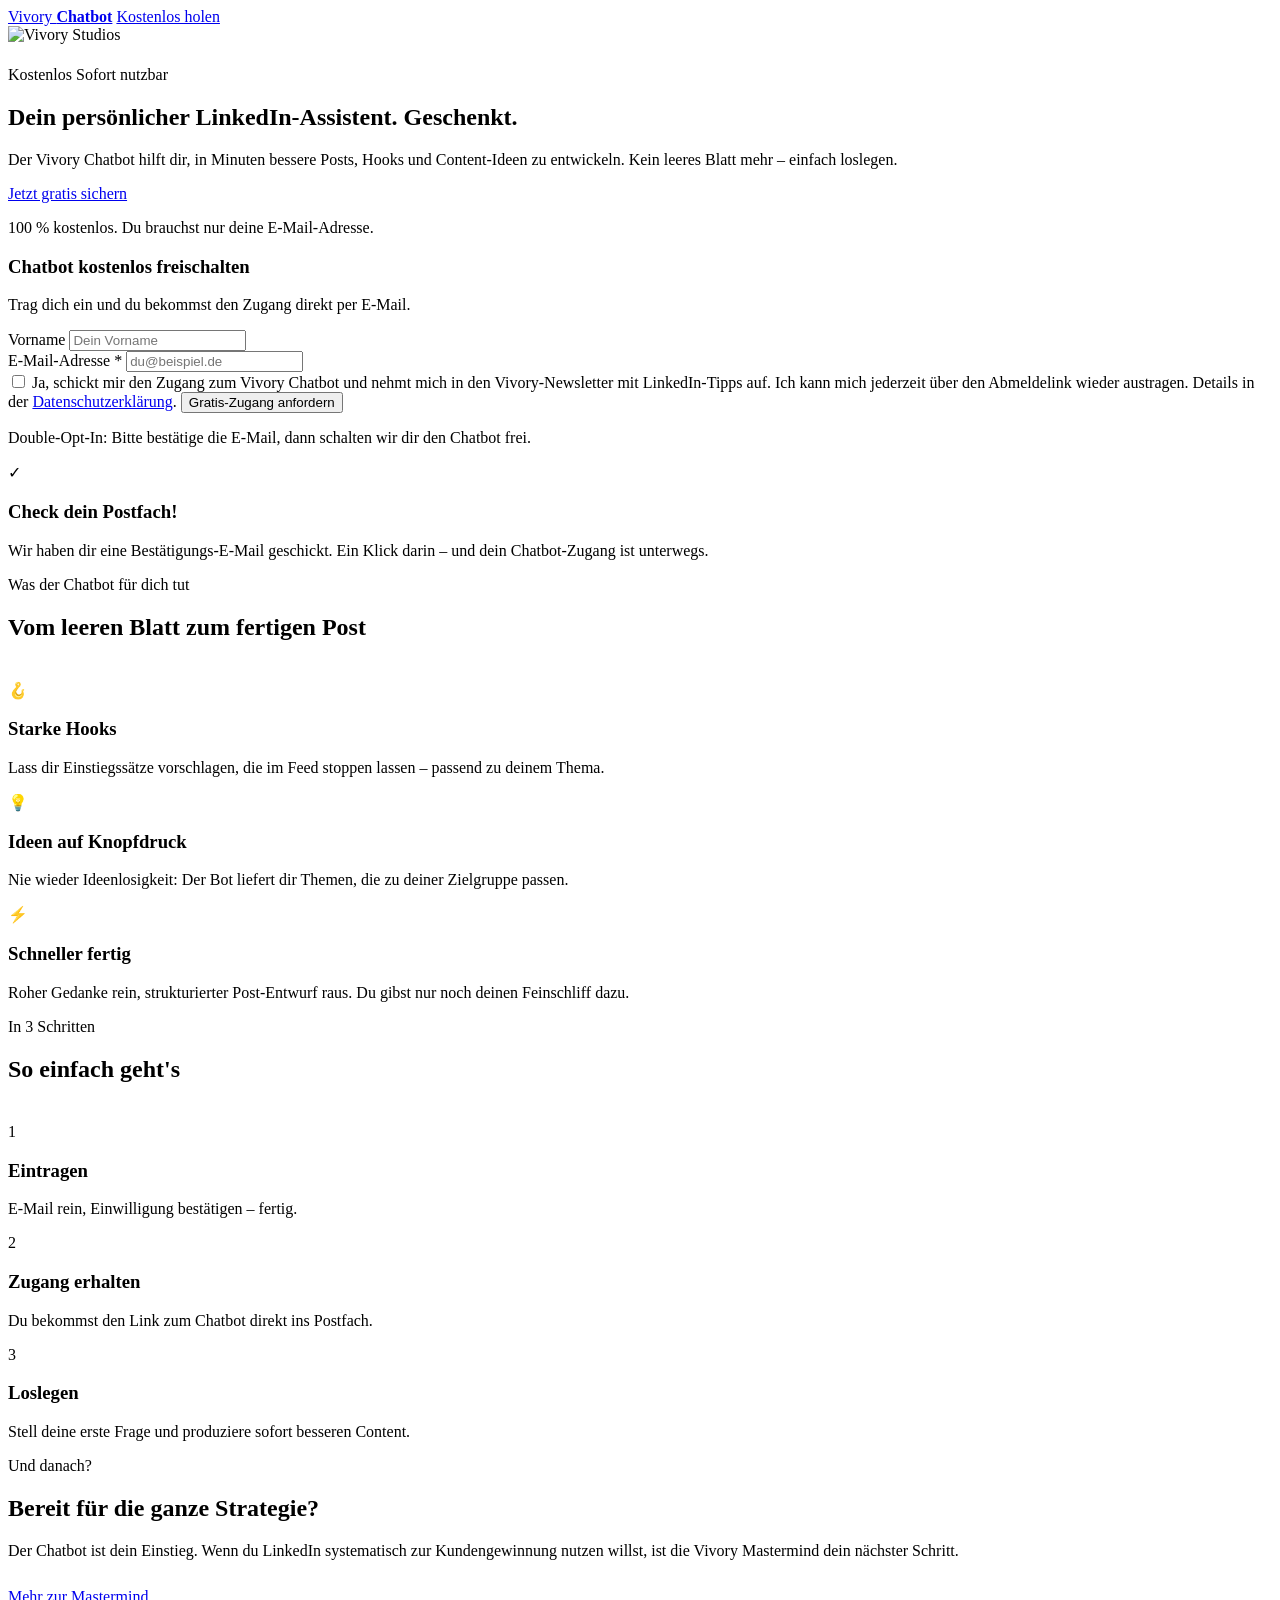
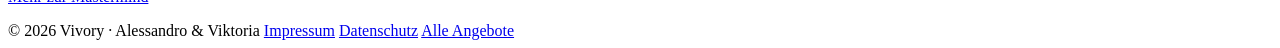
==== commit 7813ae18: "Add files via upload" ====
--- a/chatbot.html
+++ b/chatbot.html
@@ -8,7 +8,7 @@
   <link rel="preconnect" href="https://fonts.googleapis.com" />
   <link rel="preconnect" href="https://fonts.gstatic.com" crossorigin />
   <link href="https://fonts.googleapis.com/css2?family=Fraunces:opsz,wght@9..144,500;9..144,600&family=Inter:wght@400;500;600;700&display=swap" rel="stylesheet" />
-  <link rel="stylesheet" href="vivory.css" />
+  <link rel="stylesheet" href="assets/vivory.css" />
 </head>
 <body>
 
@@ -23,7 +23,7 @@
   <section class="hero">
     <div class="container hero-grid">
       <div>
-        <img src="vivory-studios-logo.png" alt="Vivory Studios" class="brand-logo brand-logo-sm" style="margin-bottom:22px" />
+        <img src="assets/vivory-studios-logo.png" alt="Vivory Studios" class="brand-logo brand-logo-sm" style="margin-bottom:22px" />
         <div class="badge-row">
           <span class="badge">Kostenlos</span>
           <span class="badge">Sofort nutzbar</span>
@@ -142,7 +142,6 @@
     </div>
   </footer>
 
-  <script src="vivory.js"></script>
+  <script src="assets/vivory.js"></script>
 </body>
 </html>
-
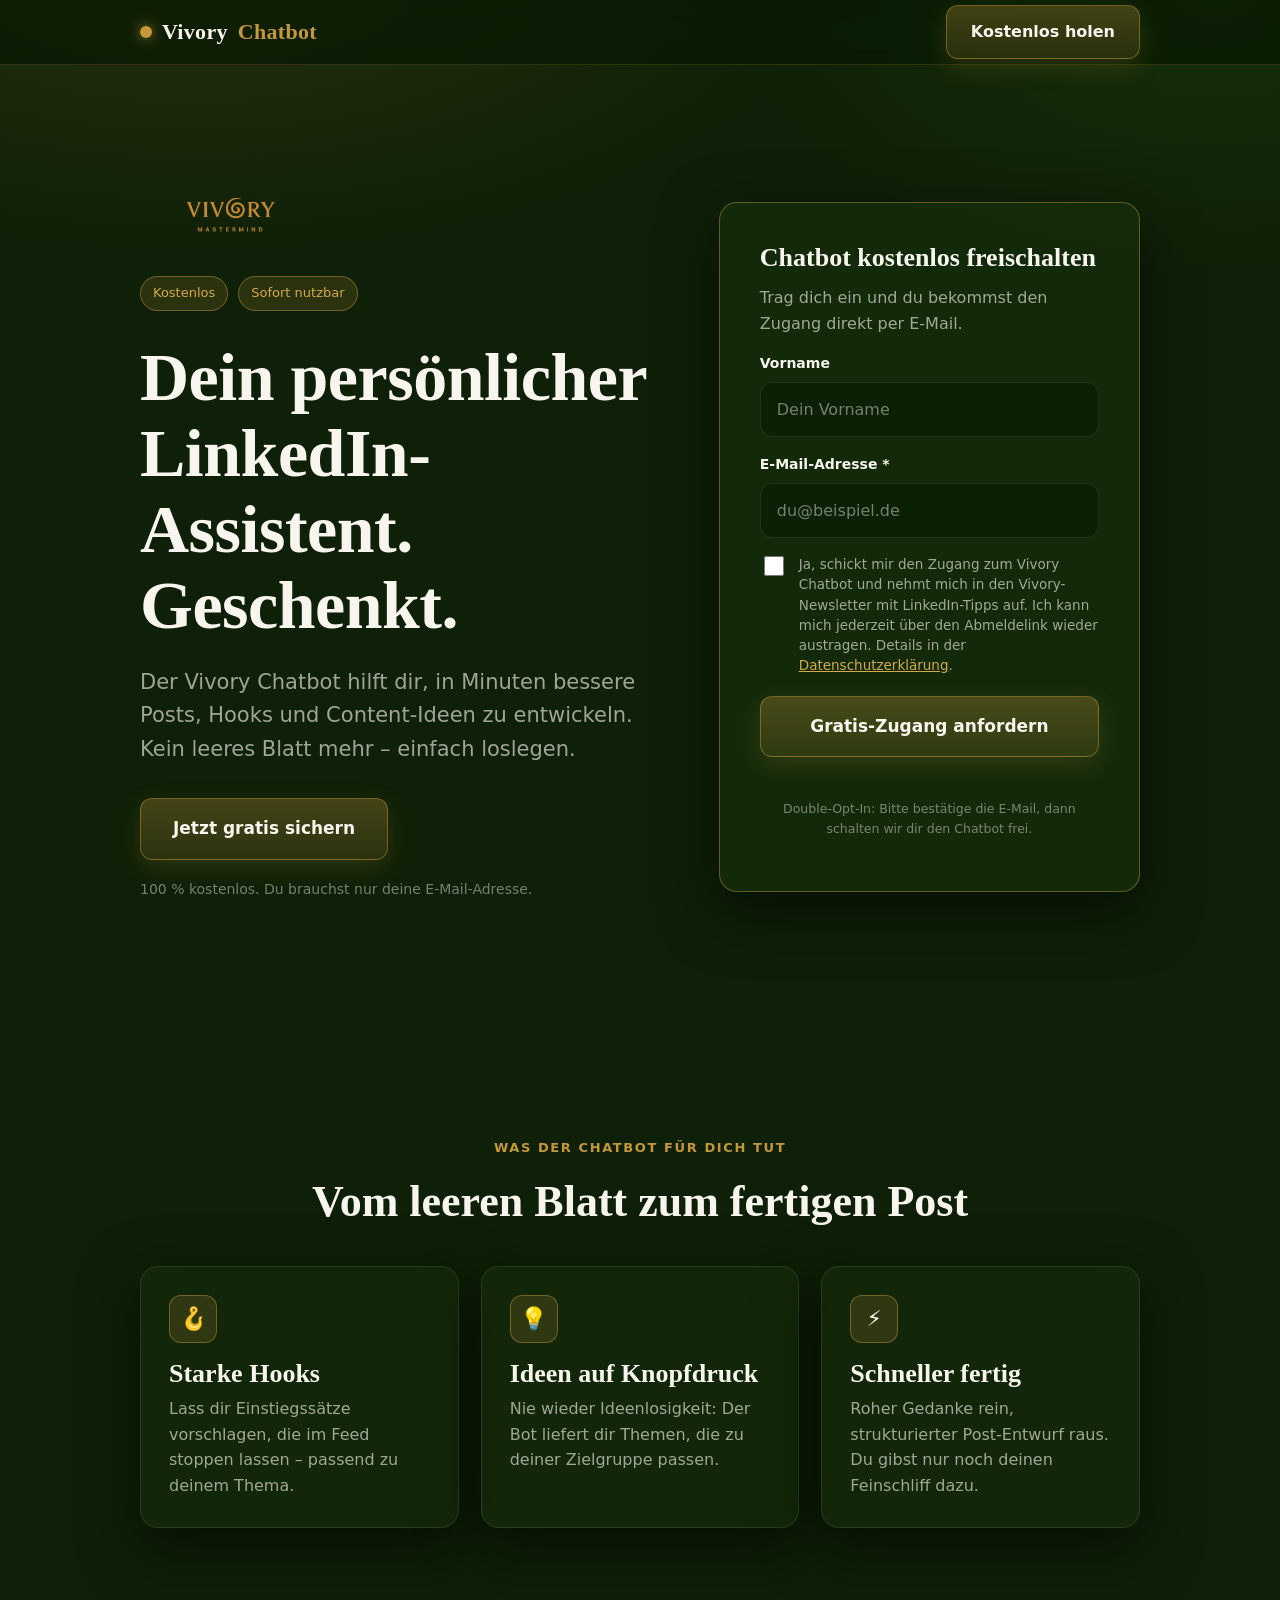
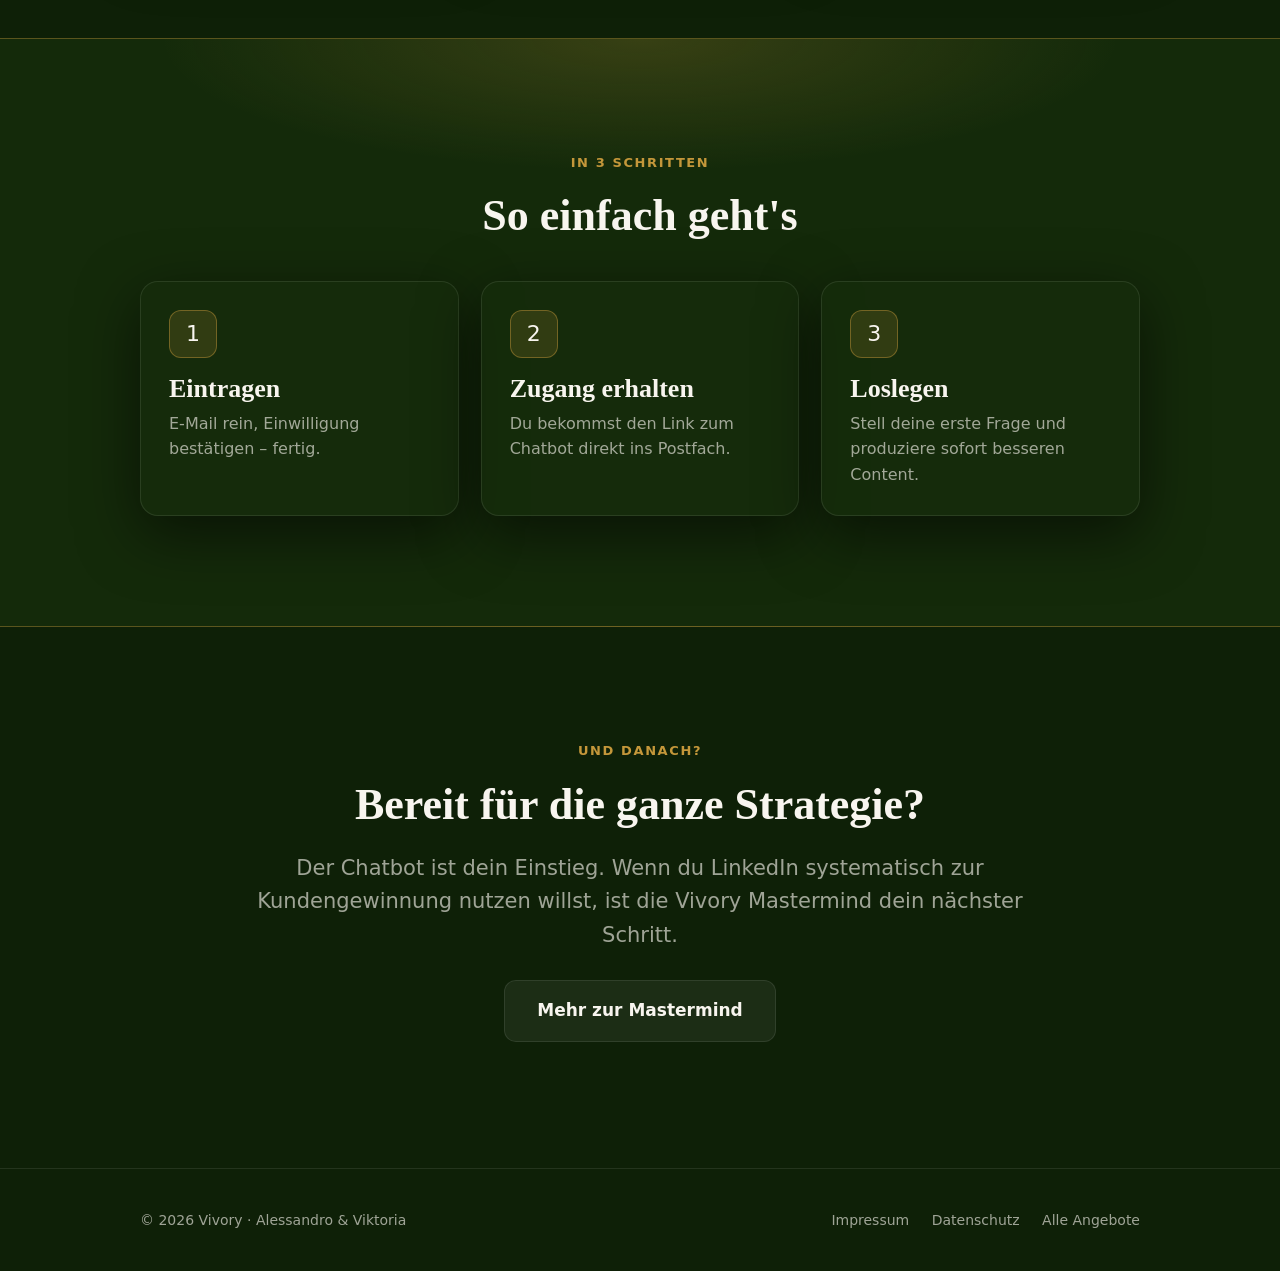
==== commit 96ad2bb0: "Add files via upload" ====
--- a/chatbot.html
+++ b/chatbot.html
@@ -8,7 +8,384 @@
   <link rel="preconnect" href="https://fonts.googleapis.com" />
   <link rel="preconnect" href="https://fonts.gstatic.com" crossorigin />
   <link href="https://fonts.googleapis.com/css2?family=Fraunces:opsz,wght@9..144,500;9..144,600&family=Inter:wght@400;500;600;700&display=swap" rel="stylesheet" />
-  <link rel="stylesheet" href="assets/vivory.css" />
+  <style>
+/* =====================================================================
+   Vivory – Landingpage Styles
+   Markenfarben übernommen aus extensionPopups/options.css
+   ===================================================================== */
+
+:root {
+  --bg:            #0e2007;
+  --bg-deep:       #071a03;
+  --panel:         rgba(22, 45, 12, 0.60);
+  --panel-2:       rgba(22, 45, 12, 0.80);
+  --border:        rgba(255, 255, 255, 0.09);
+  --border-gold:   rgba(196, 151, 58, 0.40);
+
+  --gold:          #C4973A;
+  --gold-light:    #d4a94a;
+  --gold-bg:       rgba(196, 151, 58, 0.16);
+  --gold-border:   rgba(196, 151, 58, 0.45);
+
+  --text:          #F8F5EF;
+  --muted:         rgba(248, 245, 239, 0.62);
+  --muted-soft:    rgba(248, 245, 239, 0.45);
+
+  --success:       #10b981;
+  --danger:        #ef4444;
+
+  --shadow:        0 18px 60px rgba(0, 0, 0, 0.55);
+  --radius:        18px;
+  --radius-sm:     12px;
+
+  --font-head: "Fraunces", Georgia, "Times New Roman", serif;
+  --font-body: "Inter", ui-sans-serif, system-ui, -apple-system, "Segoe UI", Roboto, Arial, sans-serif;
+
+  --maxw: 1080px;
+}
+
+* { box-sizing: border-box; }
+
+html { scroll-behavior: smooth; }
+
+body {
+  margin: 0;
+  font-family: var(--font-body);
+  color: var(--text);
+  background:
+    radial-gradient(1100px 500px at 15% -5%, rgba(196, 151, 58, 0.14), transparent 60%),
+    radial-gradient(900px 500px at 95% 0%, rgba(30, 61, 15, 0.55), transparent 55%),
+    var(--bg);
+  background-attachment: fixed;
+  line-height: 1.6;
+  -webkit-font-smoothing: antialiased;
+  text-rendering: optimizeLegibility;
+}
+
+img { max-width: 100%; display: block; }
+a { color: var(--gold-light); }
+
+.container {
+  width: 100%;
+  max-width: var(--maxw);
+  margin-inline: auto;
+  padding-inline: clamp(20px, 5vw, 40px);
+}
+
+/* ---------- Topbar ---------- */
+.topbar {
+  position: sticky;
+  top: 0;
+  z-index: 20;
+  backdrop-filter: blur(10px);
+  background: rgba(7, 26, 3, 0.72);
+  border-bottom: 1px solid rgba(196, 151, 58, 0.20);
+}
+.topbar .container {
+  display: flex;
+  align-items: center;
+  justify-content: space-between;
+  height: 64px;
+}
+.brand {
+  display: flex;
+  align-items: center;
+  gap: 10px;
+  font-family: var(--font-head);
+  font-weight: 700;
+  font-size: 22px;
+  letter-spacing: 0.3px;
+  color: var(--text);
+  text-decoration: none;
+}
+.brand .dot {
+  width: 12px; height: 12px;
+  border-radius: 50%;
+  background: var(--gold);
+  box-shadow: 0 0 14px rgba(196, 151, 58, 0.8);
+}
+.brand b { color: var(--gold); }
+
+/* ---------- Buttons ---------- */
+.btn {
+  display: inline-flex;
+  align-items: center;
+  justify-content: center;
+  gap: 8px;
+  padding: 13px 24px;
+  border-radius: var(--radius-sm);
+  border: 1px solid var(--border);
+  background: rgba(255, 255, 255, 0.06);
+  color: var(--text);
+  font: inherit;
+  font-weight: 600;
+  cursor: pointer;
+  text-decoration: none;
+  transition: transform .12s ease, background .15s ease, border-color .15s ease;
+}
+.btn:hover { transform: translateY(-1px); }
+.btn-primary {
+  background: linear-gradient(180deg, rgba(196,151,58,0.30), rgba(196,151,58,0.16));
+  border-color: var(--gold-border);
+  color: var(--text);
+  box-shadow: 0 8px 24px rgba(196, 151, 58, 0.18);
+}
+.btn-primary:hover {
+  background: linear-gradient(180deg, rgba(196,151,58,0.42), rgba(196,151,58,0.24));
+  border-color: rgba(196, 151, 58, 0.7);
+}
+.btn-lg { padding: 16px 32px; font-size: 17px; }
+.btn-block { width: 100%; }
+
+/* ---------- Sections ---------- */
+section { padding: clamp(56px, 9vw, 110px) 0; }
+.eyebrow {
+  display: inline-block;
+  font-size: 13px;
+  font-weight: 600;
+  letter-spacing: 1.6px;
+  text-transform: uppercase;
+  color: var(--gold);
+  margin-bottom: 18px;
+}
+h1, h2, h3 { font-family: var(--font-head); font-weight: 600; line-height: 1.12; margin: 0 0 .5em; }
+h1 { font-size: clamp(38px, 6vw, 68px); letter-spacing: -0.5px; }
+h2 { font-size: clamp(28px, 4vw, 44px); }
+h3 { font-size: clamp(20px, 2.4vw, 26px); }
+.lead { font-size: clamp(17px, 2.2vw, 21px); color: var(--muted); max-width: 60ch; }
+.center { text-align: center; }
+.center .lead { margin-inline: auto; }
+
+/* ---------- Hero ---------- */
+.hero { padding-top: clamp(60px, 9vw, 120px); }
+.hero-grid {
+  display: grid;
+  grid-template-columns: 1.1fr 0.9fr;
+  gap: clamp(32px, 5vw, 64px);
+  align-items: center;
+}
+.hero h1 { margin-bottom: 22px; }
+.hero .cta-row { margin-top: 32px; display: flex; gap: 14px; flex-wrap: wrap; }
+.hero-note { margin-top: 18px; font-size: 14px; color: var(--muted-soft); }
+
+.badge-row { display: flex; flex-wrap: wrap; gap: 10px; margin-bottom: 28px; }
+.badge {
+  font-size: 13px;
+  padding: 6px 12px;
+  border-radius: 999px;
+  border: 1px solid var(--gold-border);
+  background: var(--gold-bg);
+  color: var(--gold-light);
+}
+
+/* ---------- Cards ---------- */
+.grid { display: grid; gap: 22px; }
+.grid-3 { grid-template-columns: repeat(3, 1fr); }
+.grid-2 { grid-template-columns: repeat(2, 1fr); }
+
+.card {
+  background: var(--panel);
+  border: 1px solid var(--border);
+  border-radius: var(--radius);
+  padding: 28px;
+  box-shadow: var(--shadow);
+}
+.card .ico {
+  width: 48px; height: 48px;
+  display: grid; place-items: center;
+  border-radius: 12px;
+  background: var(--gold-bg);
+  border: 1px solid var(--gold-border);
+  font-size: 22px;
+  margin-bottom: 16px;
+}
+.card h3 { margin-bottom: 8px; }
+.card p { color: var(--muted); margin: 0; }
+
+/* ---------- Feature list ---------- */
+.checklist { list-style: none; padding: 0; margin: 0; display: grid; gap: 14px; }
+.checklist li { display: flex; gap: 12px; align-items: flex-start; color: var(--text); }
+.checklist li::before {
+  content: "✓";
+  flex: none;
+  width: 24px; height: 24px;
+  display: grid; place-items: center;
+  border-radius: 50%;
+  background: var(--gold-bg);
+  border: 1px solid var(--gold-border);
+  color: var(--gold-light);
+  font-size: 13px;
+  font-weight: 700;
+  margin-top: 2px;
+}
+
+/* ---------- Price ---------- */
+.price-box {
+  display: inline-flex;
+  flex-direction: column;
+  align-items: center;
+  gap: 4px;
+  padding: 24px 40px;
+  border-radius: var(--radius);
+  background: var(--gold-bg);
+  border: 1px solid var(--gold-border);
+}
+.price-box .amount { font-family: var(--font-head); font-size: 48px; color: var(--gold-light); }
+.price-box .terms { color: var(--muted); font-size: 14px; }
+
+/* ---------- Form / Lead capture ---------- */
+.lead-card {
+  background: var(--panel-2);
+  border: 1px solid var(--gold-border);
+  border-radius: var(--radius);
+  padding: clamp(24px, 4vw, 40px);
+  box-shadow: var(--shadow);
+}
+.form-row { margin-bottom: 16px; }
+.form-label { display: block; font-size: 14px; font-weight: 600; margin-bottom: 7px; }
+.form-control {
+  width: 100%;
+  padding: 14px 16px;
+  border-radius: var(--radius-sm);
+  border: 1px solid var(--border);
+  background: rgba(7, 26, 3, 0.55);
+  color: var(--text);
+  font: inherit;
+}
+.form-control::placeholder { color: var(--muted-soft); }
+.form-control:focus {
+  outline: none;
+  border-color: var(--gold-border);
+  box-shadow: 0 0 0 3px rgba(196, 151, 58, 0.14);
+}
+
+.consent {
+  display: flex;
+  gap: 12px;
+  align-items: flex-start;
+  margin: 8px 0 20px;
+  font-size: 13.5px;
+  color: var(--muted);
+  line-height: 1.5;
+}
+.consent input[type="checkbox"] {
+  flex: none;
+  width: 20px; height: 20px;
+  margin-top: 2px;
+  accent-color: var(--gold);
+  cursor: pointer;
+}
+.consent a { color: var(--gold-light); }
+
+.form-hint { font-size: 12.5px; color: var(--muted-soft); margin-top: 14px; text-align: center; }
+
+.form-status { margin-top: 14px; font-size: 14px; min-height: 1em; }
+.form-status.error { color: #fca5a5; }
+.form-status.success { color: #6ee7b7; }
+
+/* success state swap */
+.form-success {
+  display: none;
+  text-align: center;
+  padding: 12px 0;
+}
+.form-success .check {
+  width: 64px; height: 64px;
+  margin: 0 auto 16px;
+  display: grid; place-items: center;
+  border-radius: 50%;
+  background: rgba(16, 185, 129, 0.16);
+  border: 1px solid rgba(16, 185, 129, 0.5);
+  font-size: 30px;
+  color: #6ee7b7;
+}
+.is-submitted form { display: none; }
+.is-submitted .form-success { display: block; }
+
+/* ---------- FAQ / Accordion ---------- */
+.faq details {
+  border: 1px solid var(--border);
+  border-radius: var(--radius-sm);
+  background: var(--panel);
+  margin-bottom: 12px;
+  padding: 0 20px;
+}
+.faq summary {
+  cursor: pointer;
+  list-style: none;
+  padding: 18px 0;
+  font-weight: 600;
+  display: flex;
+  justify-content: space-between;
+  align-items: center;
+  gap: 12px;
+}
+.faq summary::-webkit-details-marker { display: none; }
+.faq summary::after { content: "+"; color: var(--gold); font-size: 22px; }
+.faq details[open] summary::after { content: "–"; }
+.faq details[open] summary { border-bottom: 1px solid var(--border); }
+.faq details p { color: var(--muted); padding: 16px 0; margin: 0; }
+
+/* ---------- CTA band ---------- */
+.cta-band {
+  background:
+    radial-gradient(800px 220px at 50% 0%, rgba(196, 151, 58, 0.20), transparent 60%),
+    var(--panel-2);
+  border-top: 1px solid var(--border-gold);
+  border-bottom: 1px solid var(--border-gold);
+}
+
+/* ---------- Footer ---------- */
+footer {
+  padding: 40px 0;
+  border-top: 1px solid var(--border);
+  color: var(--muted);
+  font-size: 14px;
+}
+footer .container { display: flex; flex-wrap: wrap; gap: 16px; justify-content: space-between; align-items: center; }
+footer a { color: var(--muted); text-decoration: none; margin-left: 18px; }
+footer a:hover { color: var(--gold-light); }
+
+/* ---------- Brand-Logo (weißer Hintergrund entfernt via CSS) ---------- */
+/*
+   Funktionsweise:
+   1. invert(1)          : weißer Bg → schwarz, Gold → bläulich
+   2. sepia(1)+saturate  : alles in warme Braun-/Goldtöne
+   3. hue-rotate(350deg) : Feinabstimmung Richtung Marken-Gold
+   4. mix-blend-mode:screen: schwarze Flächen (ehem. weißer Bg) werden
+      transparent → Seitenhintergrund scheint durch
+*/
+.brand-logo {
+  display: block;
+  height: auto;
+  filter: invert(1) sepia(1) saturate(3.2) hue-rotate(350deg);
+  mix-blend-mode: screen;
+  opacity: 0.88;
+}
+.brand-logo-sm  { height: clamp(50px, 7vw, 74px); width: auto; }
+.brand-logo-md  { height: clamp(70px, 10vw, 105px); width: auto; }
+
+/* ---------- Index / overview cards ---------- */
+.lp-link {
+  display: block;
+  text-decoration: none;
+  color: inherit;
+  transition: transform .14s ease, border-color .14s ease;
+}
+.lp-link:hover { transform: translateY(-4px); border-color: var(--gold-border); }
+.lp-link .tag { font-size: 12px; color: var(--gold); letter-spacing: 1px; text-transform: uppercase; }
+
+/* ---------- Responsive ---------- */
+@media (max-width: 860px) {
+  .hero-grid, .grid-3, .grid-2 { grid-template-columns: 1fr; }
+  .topbar .container { height: 58px; }
+  .brand { font-size: 19px; }
+}
+
+@media (prefers-reduced-motion: reduce) {
+  * { scroll-behavior: auto !important; transition: none !important; }
+}
+</style>
 </head>
 <body>
 
@@ -23,7 +400,7 @@
   <section class="hero">
     <div class="container hero-grid">
       <div>
-        <img src="assets/vivory-studios-logo.png" alt="Vivory Studios" class="brand-logo brand-logo-sm" style="margin-bottom:22px" />
+        <img src="vivory-studios-logo.png" alt="Vivory Studios" class="brand-logo brand-logo-sm" style="margin-bottom:22px" />
         <div class="badge-row">
           <span class="badge">Kostenlos</span>
           <span class="badge">Sofort nutzbar</span>
@@ -142,6 +519,8 @@
     </div>
   </footer>
 
-  <script src="assets/vivory.js"></script>
+  <script src="vivory.js"></script>
 </body>
 </html>
+
+
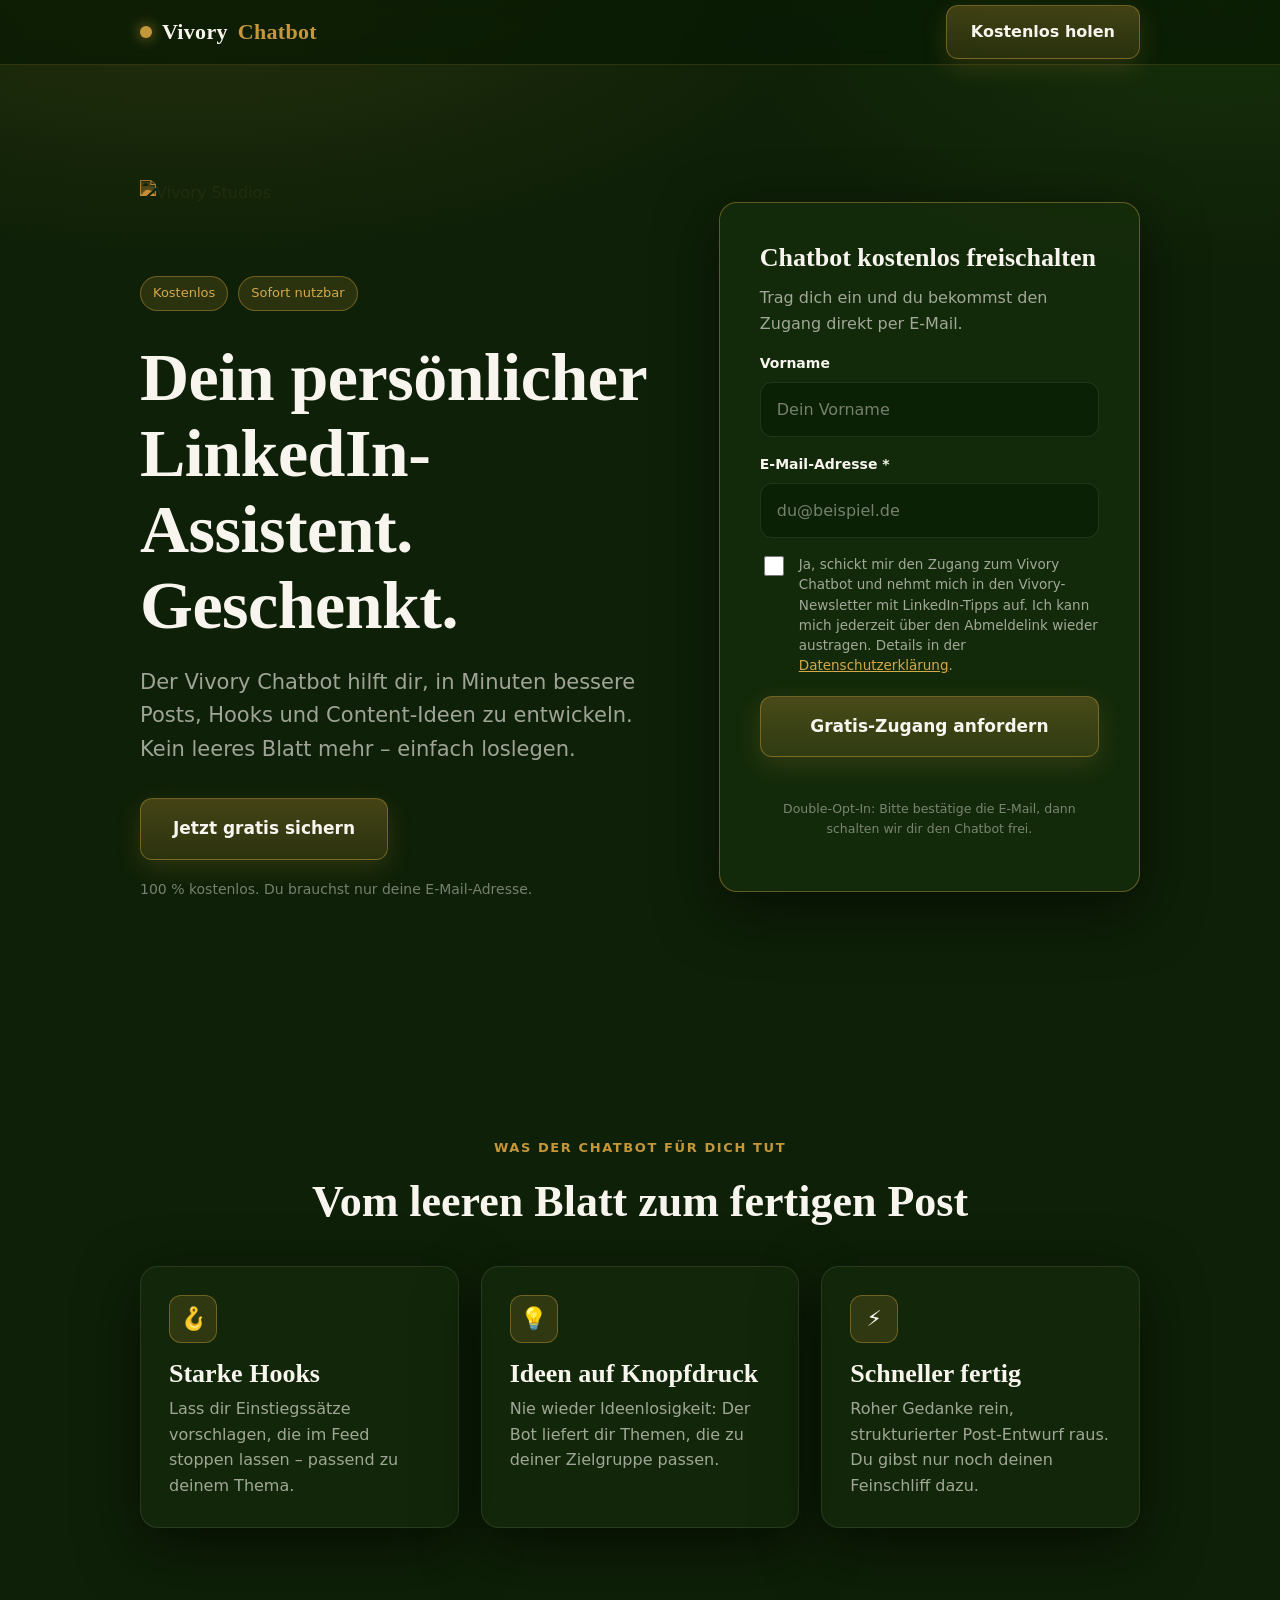
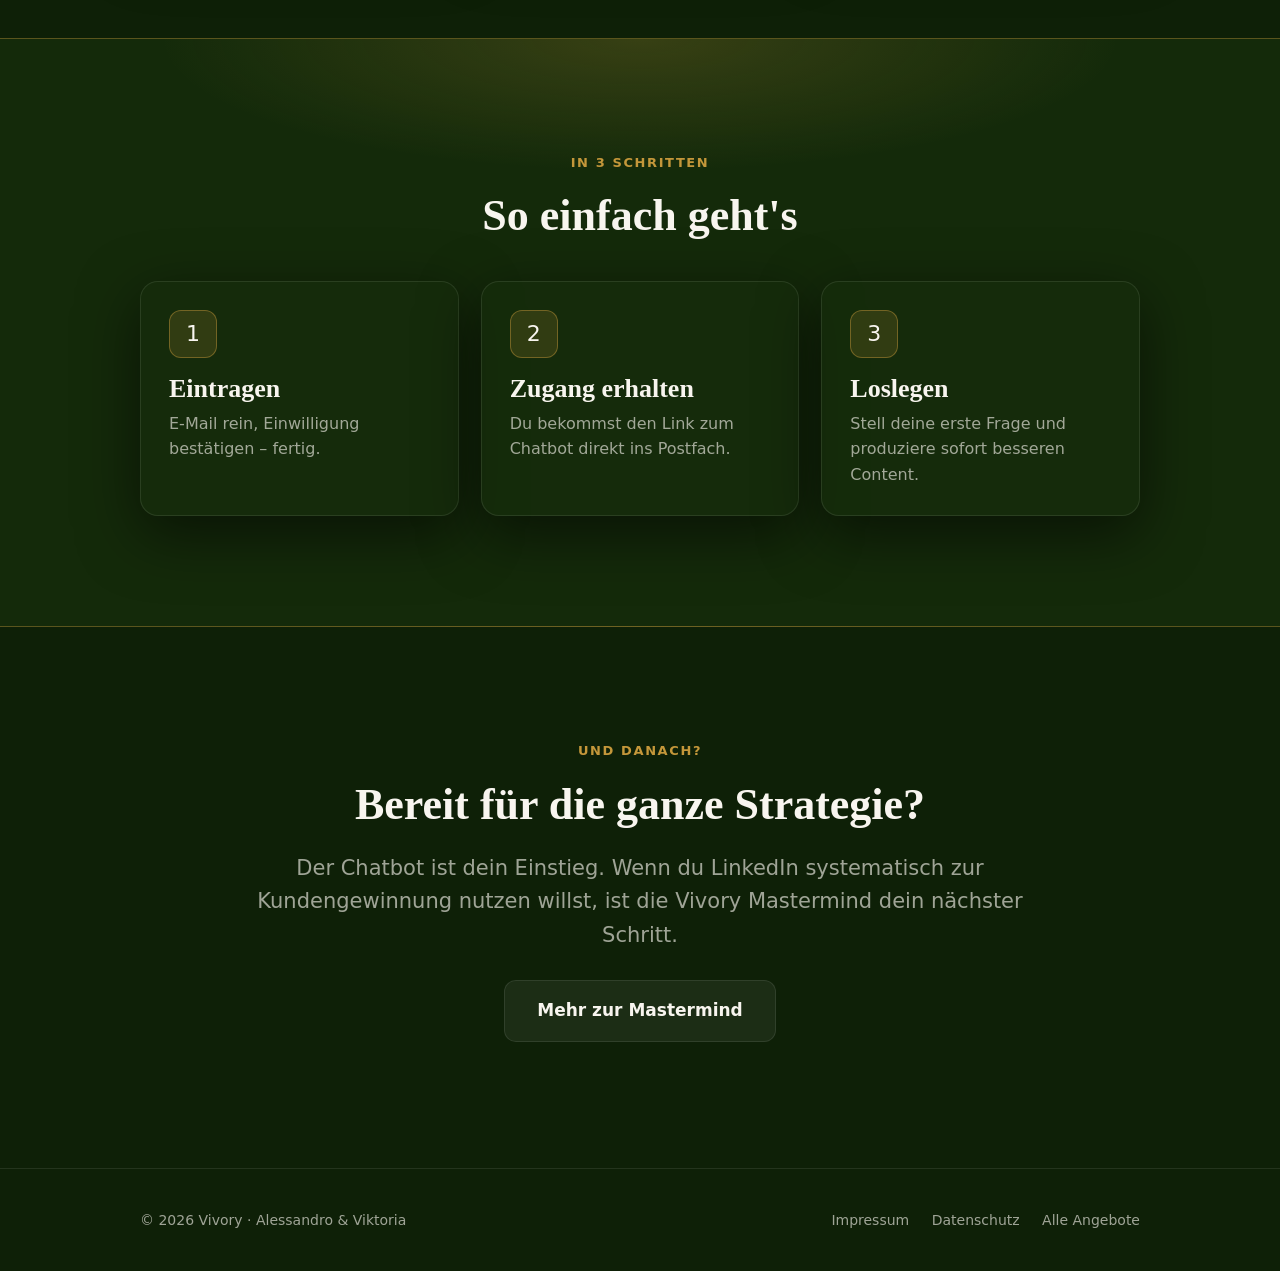
==== commit 03eaecca: "Add files via upload" ====
--- a/chatbot.html
+++ b/chatbot.html
@@ -385,7 +385,7 @@
 @media (prefers-reduced-motion: reduce) {
   * { scroll-behavior: auto !important; transition: none !important; }
 }
-</style>
+  </style>
 </head>
 <body>
 
@@ -400,7 +400,7 @@
   <section class="hero">
     <div class="container hero-grid">
       <div>
-        <img src="vivory-studios-logo.png" alt="Vivory Studios" class="brand-logo brand-logo-sm" style="margin-bottom:22px" />
+        <img src="assets/vivory-studios-logo.png" alt="Vivory Studios" class="brand-logo brand-logo-sm" style="margin-bottom:22px" />
         <div class="badge-row">
           <span class="badge">Kostenlos</span>
           <span class="badge">Sofort nutzbar</span>
@@ -417,7 +417,7 @@
       <div class="lead-card" id="holen">
         <h3>Chatbot kostenlos freischalten</h3>
         <p style="color:var(--muted);margin-top:0">Trag dich ein und du bekommst den Zugang direkt per E-Mail.</p>
-        <form data-lead-form data-endpoint="REPLACE_WITH_YOUR_FORM_ENDPOINT">
+        <form data-lead-form data-endpoint="https://app.kit.com/forms/f724505fed/subscriptions">
           <input type="hidden" name="quelle" value="chatbot-leadmagnet" />
           <div class="form-row">
             <label class="form-label" for="c-name">Vorname</label>
@@ -519,8 +519,91 @@
     </div>
   </footer>
 
-  <script src="vivory.js"></script>
+  <script>
+/* =====================================================================
+   Vivory – Landingpage Lead-Formular
+   --------------------------------------------------------------------
+   So schließt du deinen E-Mail-Dienst an:
+   Trage bei jedem <form> im HTML deine Endpoint-URL ein:
+       <form data-endpoint="https://...">
+   Beispiele:
+     • Brevo (Sendinblue):  Formular-URL aus dem Brevo-Editor
+     • CleverReach:         "HTML-Formular" Action-URL
+     • Mailchimp:           ".../subscribe/post" URL
+     • Eigener Server:      eigene POST-Route
+   Solange data-endpoint leer/Platzhalter ist, läuft das Formular im
+   Demo-Modus (zeigt nur die Danke-Meldung, sendet nichts).
+   ===================================================================== */
+
+(function () {
+  "use strict";
+
+  var EMAIL_RE = /^[^\s@]+@[^\s@]+\.[^\s@]+$/;
+  var PLACEHOLDER = "REPLACE_WITH_YOUR_FORM_ENDPOINT";
+
+  function init(form) {
+    var wrapper = form.closest(".lead-card") || form.parentElement;
+    var status = form.querySelector(".form-status");
+    var endpoint = form.getAttribute("data-endpoint") || "";
+
+    form.addEventListener("submit", function (e) {
+      e.preventDefault();
+      setStatus("");
+
+      var email = (form.querySelector('input[type="email"]') || {}).value || "";
+      email = email.trim();
+      var consent = form.querySelector('input[name="newsletter_consent"]');
+
+      if (!EMAIL_RE.test(email)) {
+        setStatus("Bitte gib eine gültige E-Mail-Adresse ein.", "error");
+        return;
+      }
+      if (consent && !consent.checked) {
+        setStatus("Bitte bestätige die Einwilligung, um fortzufahren.", "error");
+        return;
+      }
+
+      var btn = form.querySelector('button[type="submit"]');
+      if (btn) { btn.disabled = true; btn.dataset.label = btn.textContent; btn.textContent = "Wird gesendet …"; }
+
+      // Demo-Modus: kein echter Endpoint hinterlegt
+      if (!endpoint || endpoint === PLACEHOLDER) {
+        window.setTimeout(function () { succeed(); }, 600);
+        return;
+      }
+
+      var kitData = new FormData();
+      kitData.append("email_address", email);
+      var vorname = (form.querySelector('input[name="vorname"]') || {}).value || "";
+      if (vorname.trim()) kitData.append("fields[first_name]", vorname.trim());
+      fetch(endpoint, { method: "POST", body: kitData, mode: "no-cors" })
+        .then(function () { succeed(); })
+        .catch(function () {
+          setStatus("Etwas ist schiefgelaufen. Bitte versuch es noch einmal.", "error");
+          if (btn) { btn.disabled = false; btn.textContent = btn.dataset.label || "Absenden"; }
+        });
+    });
+
+    function succeed() {
+      if (wrapper) wrapper.classList.add("is-submitted");
+      else { form.reset(); setStatus("Geschafft! Bitte bestätige jetzt die E-Mail in deinem Postfach.", "success"); }
+    }
+
+    function setStatus(msg, type) {
+      if (!status) return;
+      status.textContent = msg;
+      status.className = "form-status" + (type ? " " + type : "");
+    }
+  }
+
+  document.addEventListener("DOMContentLoaded", function () {
+    document.querySelectorAll("form[data-lead-form]").forEach(init);
+    // aktuelles Jahr im Footer
+    document.querySelectorAll("[data-year]").forEach(function (el) {
+      el.textContent = new Date().getFullYear();
+    });
+  });
+})();
+  </script>
 </body>
-</html>
-
-
+</html>
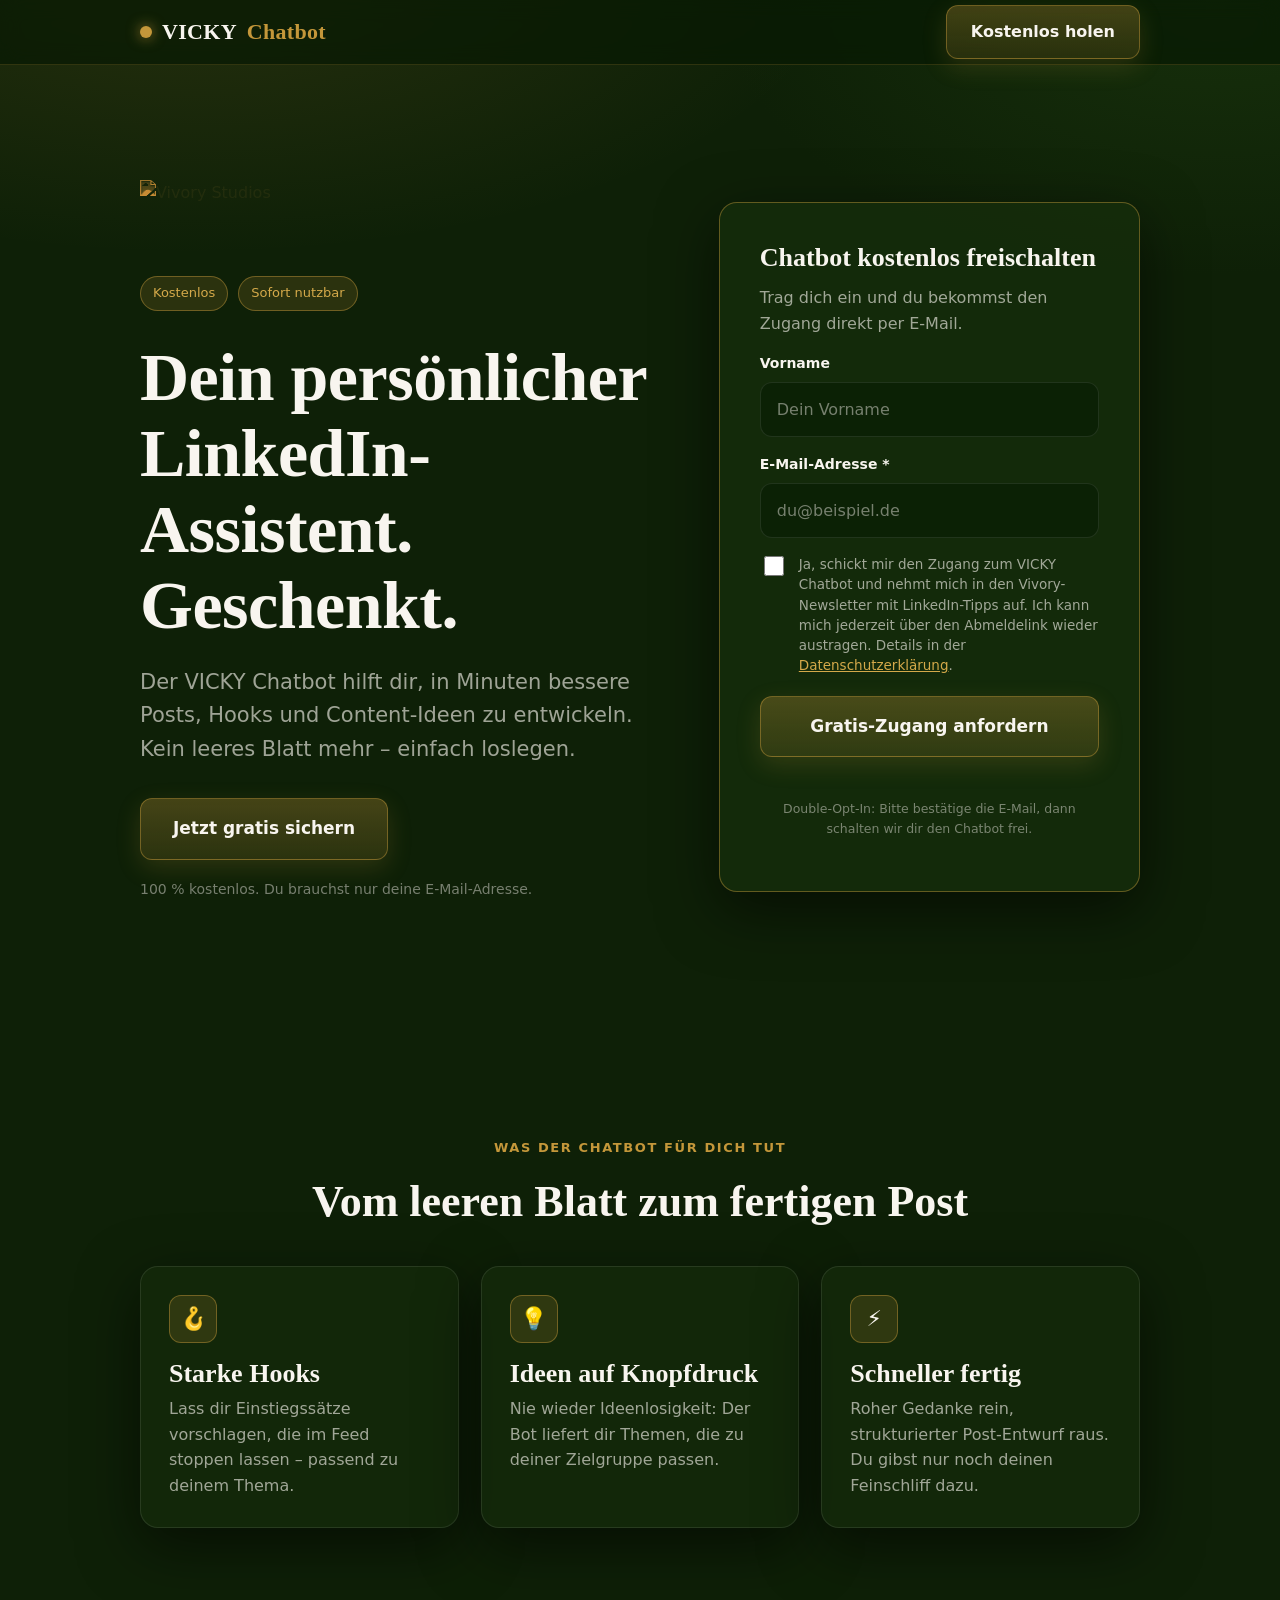
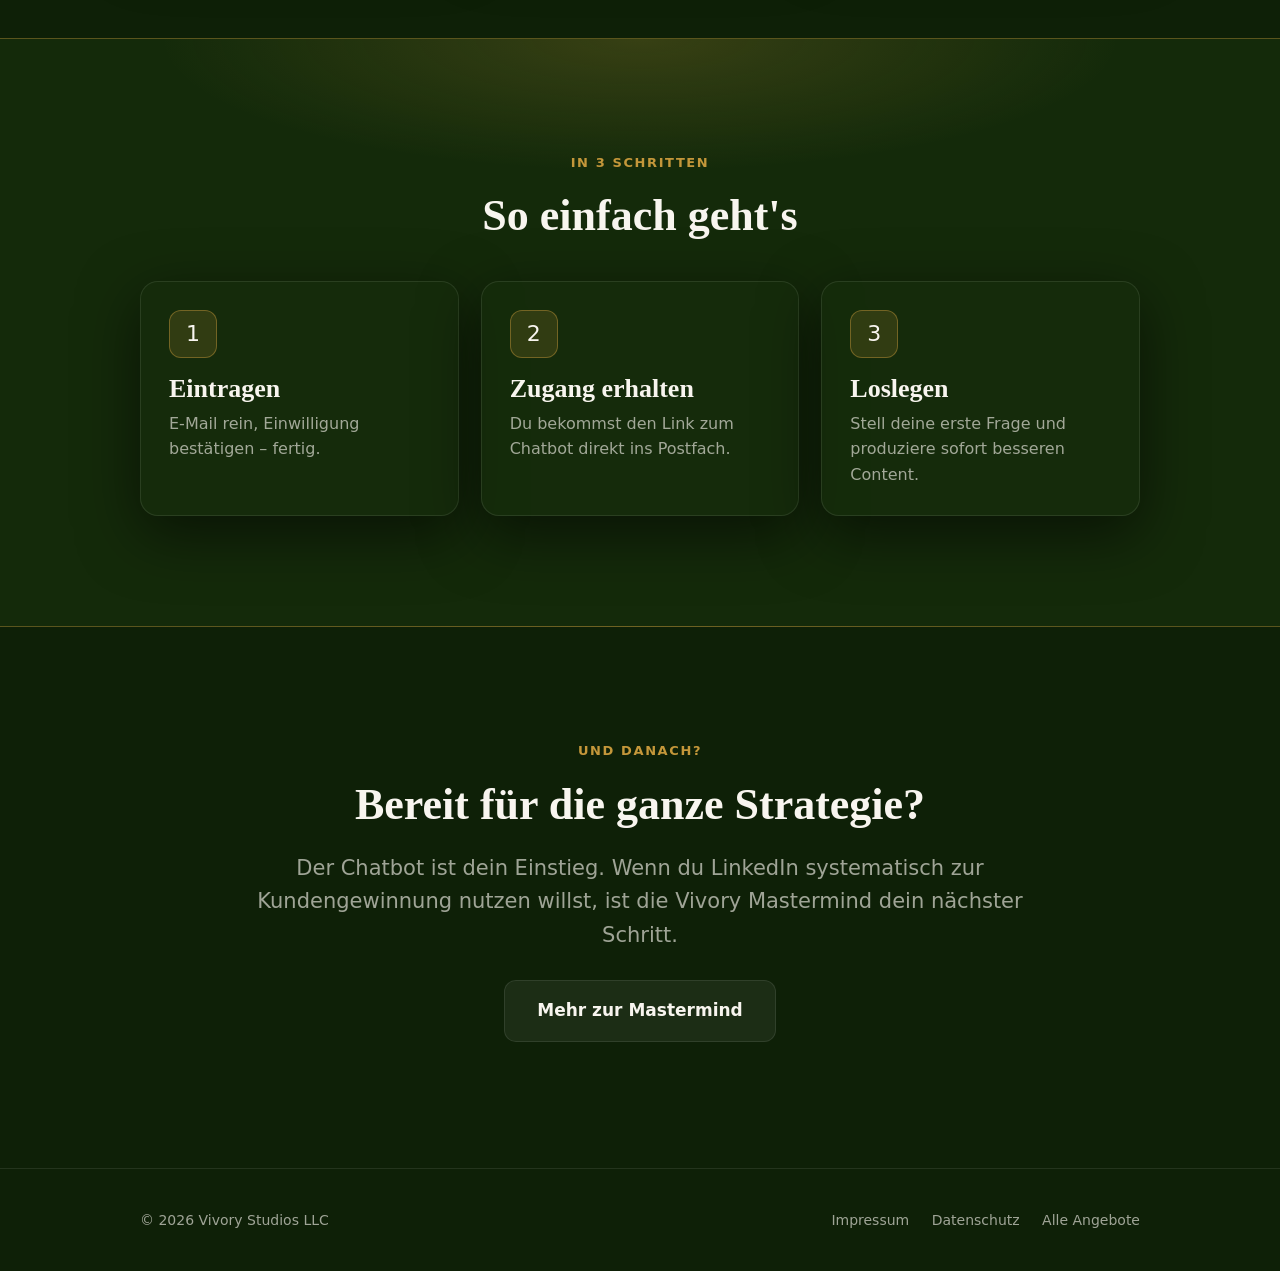
==== commit 1206cd50: "Add files via upload" ====
--- a/chatbot.html
+++ b/chatbot.html
@@ -3,8 +3,8 @@
 <head>
   <meta charset="UTF-8" />
   <meta name="viewport" content="width=device-width, initial-scale=1" />
-  <title>Vivory Chatbot – Dein kostenloser LinkedIn-Assistent</title>
-  <meta name="description" content="Hol dir den Vivory Chatbot: Dein smarter Helfer für bessere LinkedIn-Posts, Hooks und Ideen. Kostenlos – als Dankeschön fürs Eintragen." />
+  <title>VICKY Chatbot – Dein kostenloser LinkedIn-Assistent</title>
+  <meta name="description" content="Hol dir den VICKY Chatbot: Dein smarter Helfer für bessere LinkedIn-Posts, Hooks und Ideen. Kostenlos – als Dankeschön fürs Eintragen." />
   <link rel="preconnect" href="https://fonts.googleapis.com" />
   <link rel="preconnect" href="https://fonts.gstatic.com" crossorigin />
   <link href="https://fonts.googleapis.com/css2?family=Fraunces:opsz,wght@9..144,500;9..144,600&family=Inter:wght@400;500;600;700&display=swap" rel="stylesheet" />
@@ -391,7 +391,7 @@
 
   <header class="topbar">
     <div class="container">
-      <a class="brand" href="index.html"><span class="dot"></span>Vivory <b>Chatbot</b></a>
+      <a class="brand" href="index.html"><span class="dot"></span>VICKY <b>Chatbot</b></a>
       <a class="btn btn-primary" href="#holen">Kostenlos holen</a>
     </div>
   </header>
@@ -406,7 +406,7 @@
           <span class="badge">Sofort nutzbar</span>
         </div>
         <h1>Dein persönlicher LinkedIn-Assistent. Geschenkt.</h1>
-        <p class="lead">Der Vivory Chatbot hilft dir, in Minuten bessere Posts, Hooks und Content-Ideen zu entwickeln. Kein leeres Blatt mehr – einfach loslegen.</p>
+        <p class="lead">Der VICKY Chatbot hilft dir, in Minuten bessere Posts, Hooks und Content-Ideen zu entwickeln. Kein leeres Blatt mehr – einfach loslegen.</p>
         <div class="cta-row">
           <a class="btn btn-primary btn-lg" href="#holen">Jetzt gratis sichern</a>
         </div>
@@ -417,7 +417,7 @@
       <div class="lead-card" id="holen">
         <h3>Chatbot kostenlos freischalten</h3>
         <p style="color:var(--muted);margin-top:0">Trag dich ein und du bekommst den Zugang direkt per E-Mail.</p>
-        <form data-lead-form data-endpoint="https://app.kit.com/forms/f724505fed/subscriptions">
+        <form data-lead-form data-endpoint="https://api.convertkit.com/v3/forms/9581878/subscribe">
           <input type="hidden" name="quelle" value="chatbot-leadmagnet" />
           <div class="form-row">
             <label class="form-label" for="c-name">Vorname</label>
@@ -429,7 +429,7 @@
           </div>
           <label class="consent">
             <input type="checkbox" name="newsletter_consent" required />
-            <span>Ja, schickt mir den Zugang zum Vivory Chatbot und nehmt mich in den Vivory-Newsletter mit LinkedIn-Tipps auf. Ich kann mich jederzeit über den Abmeldelink wieder austragen. Details in der <a href="datenschutz.html" target="_blank" rel="noopener">Datenschutzerklärung</a>.</span>
+            <span>Ja, schickt mir den Zugang zum VICKY Chatbot und nehmt mich in den Vivory-Newsletter mit LinkedIn-Tipps auf. Ich kann mich jederzeit über den Abmeldelink wieder austragen. Details in der <a href="datenschutz.html" target="_blank" rel="noopener">Datenschutzerklärung</a>.</span>
           </label>
           <button class="btn btn-primary btn-block btn-lg" type="submit">Gratis-Zugang anfordern</button>
           <p class="form-status" role="status" aria-live="polite"></p>
@@ -510,7 +510,7 @@
 
   <footer>
     <div class="container">
-      <span>© <span data-year>2026</span> Vivory · Alessandro &amp; Viktoria</span>
+      <span>© <span data-year>2026</span> Vivory Studios LLC</span>
       <span>
         <a href="impressum.html">Impressum</a>
         <a href="datenschutz.html">Datenschutz</a>
@@ -572,11 +572,10 @@
         return;
       }
 
-      var kitData = new FormData();
-      kitData.append("email_address", email);
       var vorname = (form.querySelector('input[name="vorname"]') || {}).value || "";
-      if (vorname.trim()) kitData.append("fields[first_name]", vorname.trim());
-      fetch(endpoint, { method: "POST", body: kitData, mode: "no-cors" })
+      var kitData = { api_key: "y-9eucLgdfv0xxBRK0aNsg", email_address: email };
+      if (vorname.trim()) kitData.first_name = vorname.trim();
+      fetch(endpoint, { method: "POST", body: JSON.stringify(kitData), headers: { "Content-Type": "application/json" } })
         .then(function () { succeed(); })
         .catch(function () {
           setStatus("Etwas ist schiefgelaufen. Bitte versuch es noch einmal.", "error");
